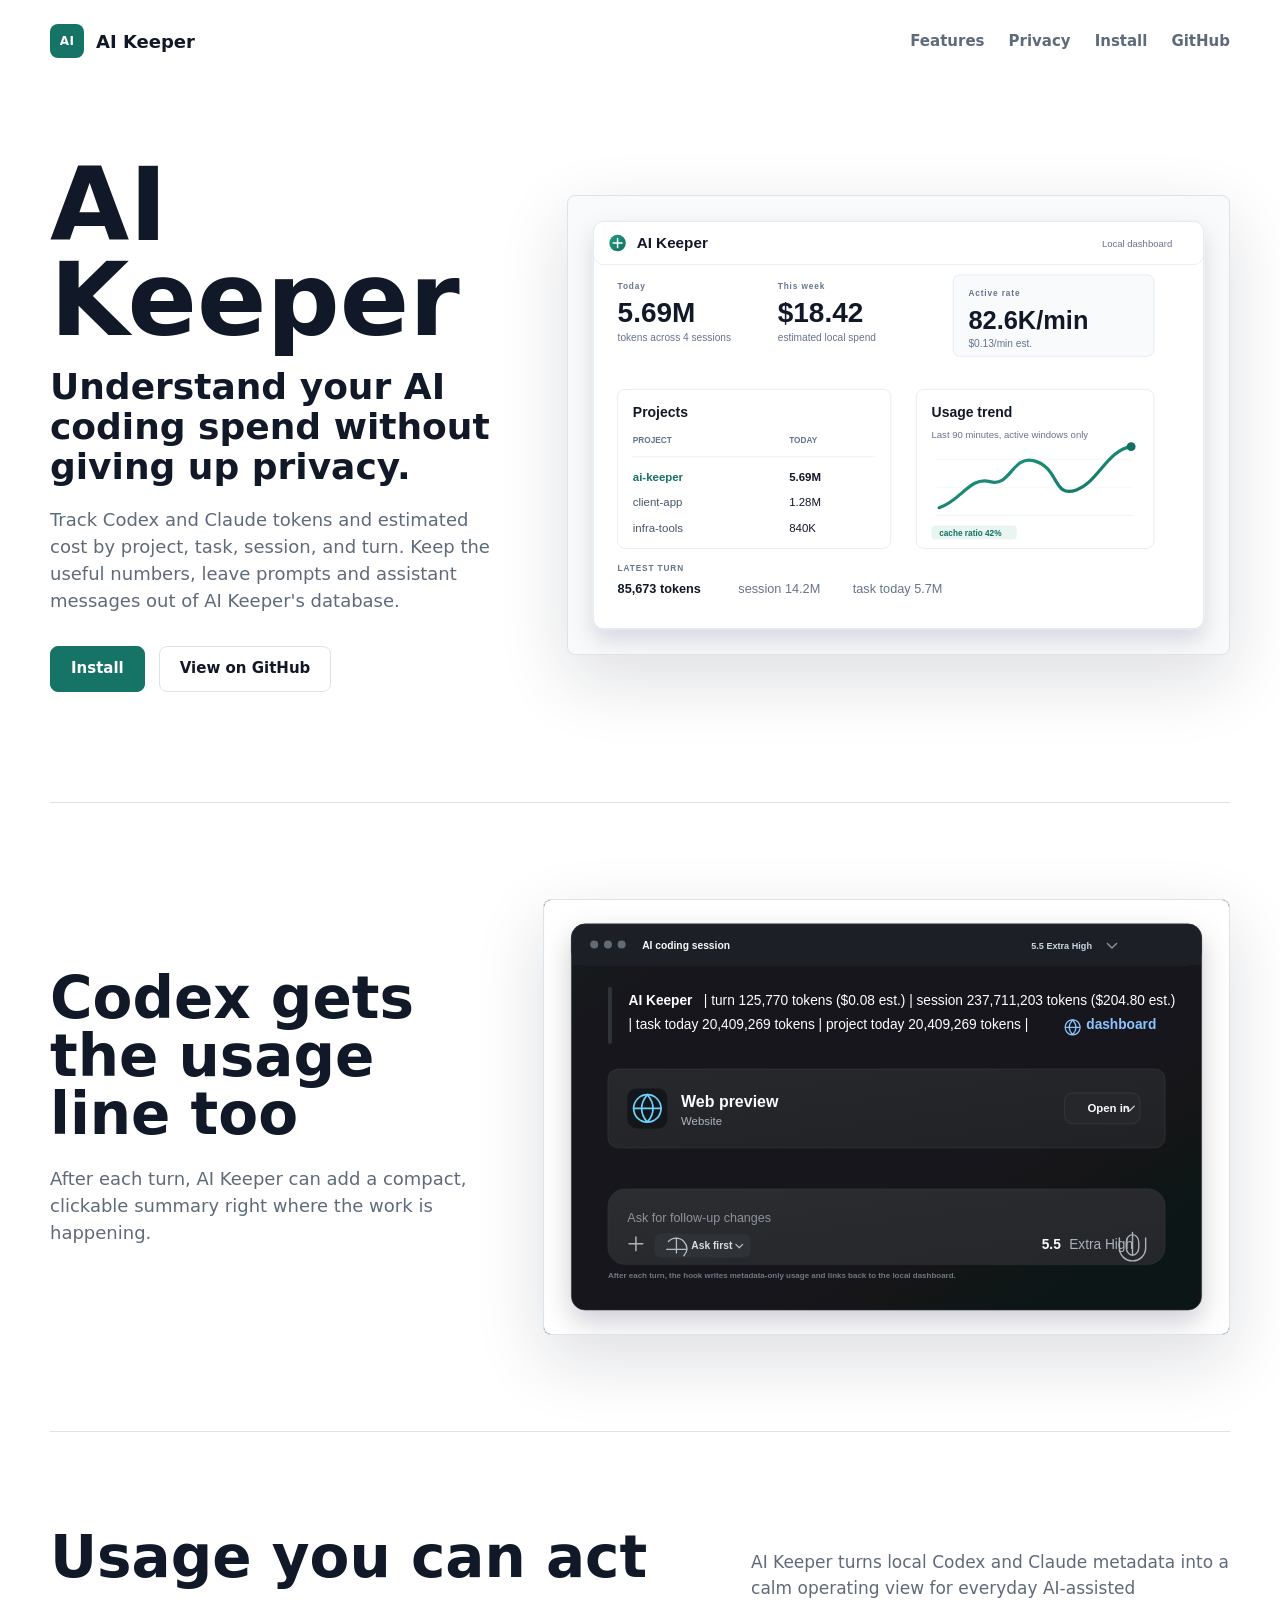
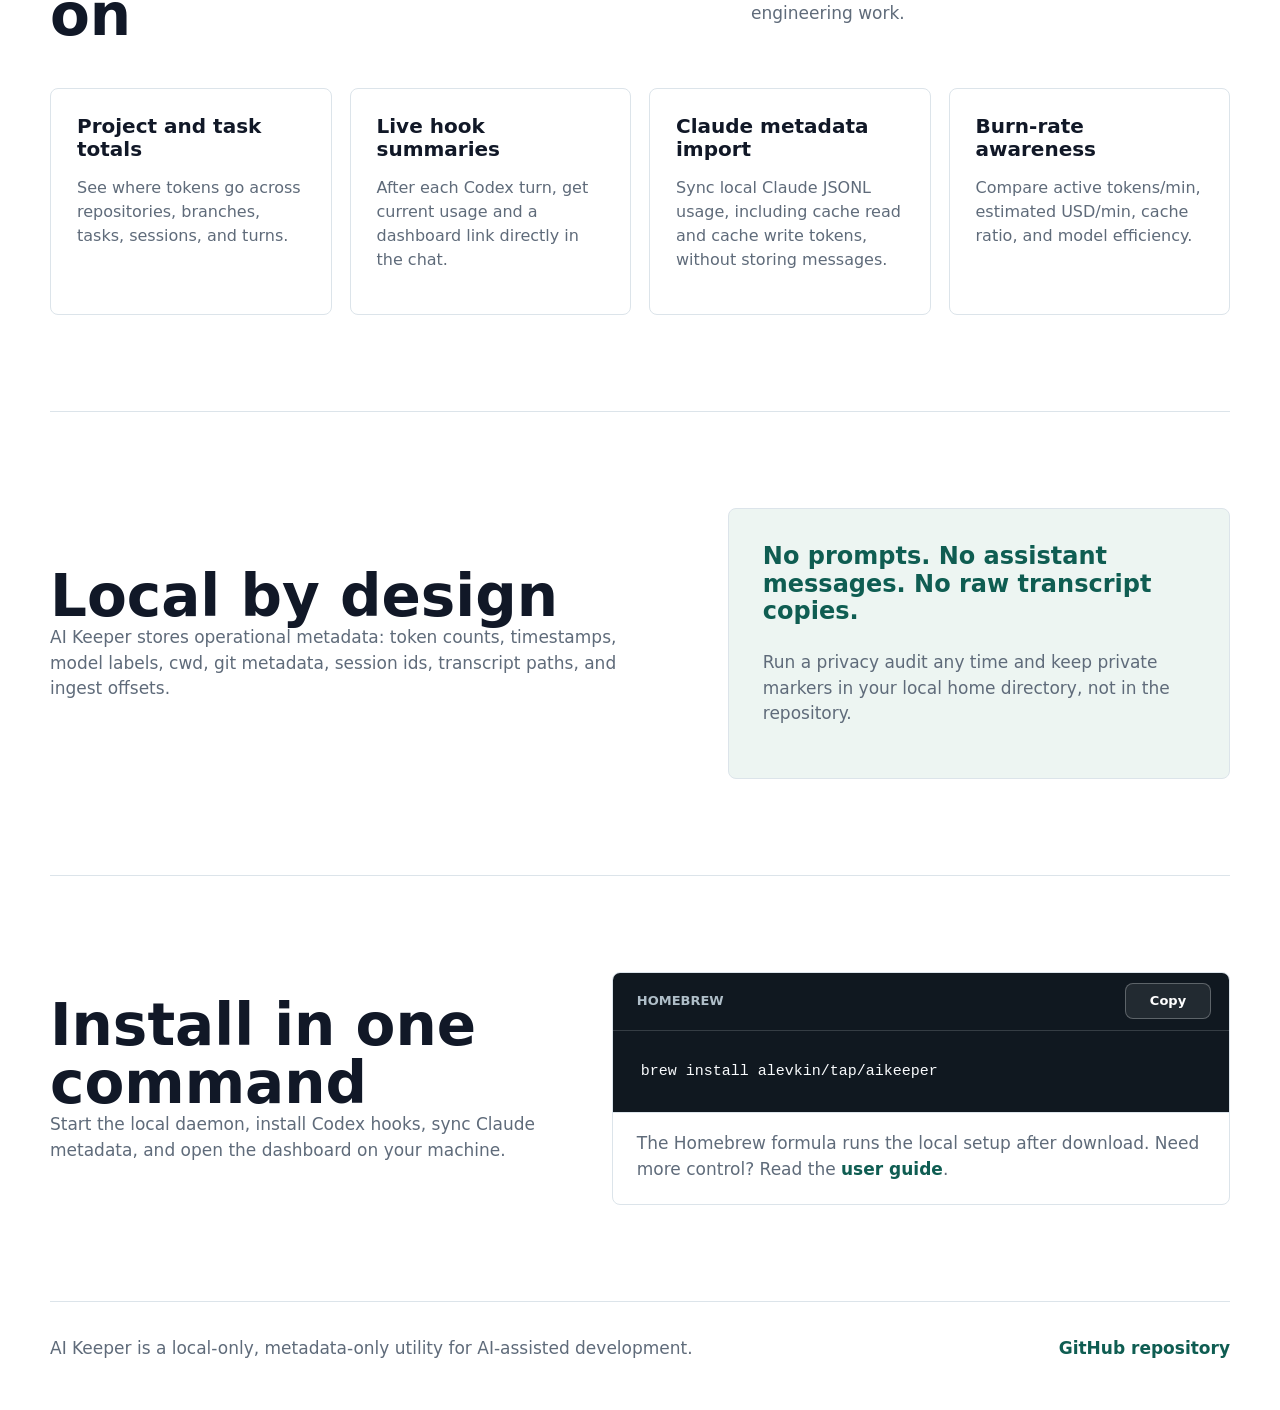
==== docs/index.html @ 6a1b15cc "feat: add Claude metadata ingestion" ====
<!doctype html>
<html lang="en">
  <head>
    <meta charset="utf-8">
    <meta name="viewport" content="width=device-width, initial-scale=1">
    <title>AI Keeper - Local AI Token Tracker</title>
    <meta
      name="description"
      content="AI Keeper is a local-only token and estimated cost dashboard for Codex and Claude projects, tasks, sessions, and turns."
    >
    <meta property="og:title" content="AI Keeper">
    <meta
      property="og:description"
      content="Understand your AI coding spend without giving up privacy."
    >
    <meta property="og:type" content="website">
    <link
      rel="icon"
      href="data:image/svg+xml,%3Csvg xmlns='http://www.w3.org/2000/svg' viewBox='0 0 64 64'%3E%3Crect width='64' height='64' rx='14' fill='%23157465'/%3E%3Ctext x='32' y='39' text-anchor='middle' font-family='Arial,sans-serif' font-size='23' font-weight='700' fill='white'%3EAI%3C/text%3E%3C/svg%3E"
    >
    <link rel="stylesheet" href="styles.css?v=20260617-hook-preview">
  </head>
  <body>
    <header class="site-header">
      <a class="brand" href="#">
        <span class="brand-mark" aria-hidden="true">AI</span>
        <span>AI Keeper</span>
      </a>
      <nav aria-label="Primary navigation">
        <a href="#features">Features</a>
        <a href="#privacy">Privacy</a>
        <a href="#install">Install</a>
        <a href="https://github.com/alevkin/ai-keeper">GitHub</a>
      </nav>
    </header>

    <main>
      <section class="hero">
        <div class="hero-copy">
          <h1>AI Keeper</h1>
          <p class="hero-lede">
            Understand your AI coding spend without giving up privacy.
          </p>
          <p>
            Track Codex and Claude tokens and estimated cost by project, task,
            session, and turn. Keep the useful numbers, leave prompts and
            assistant messages out of AI Keeper's database.
          </p>
          <div class="hero-actions" aria-label="Primary actions">
            <a class="button primary" href="#install">Install</a>
            <a class="button secondary" href="https://github.com/alevkin/ai-keeper">View on GitHub</a>
          </div>
        </div>
        <figure class="product-frame">
          <img src="assets/dashboard-preview.svg" alt="AI Keeper dashboard preview">
        </figure>
      </section>

      <section id="codex-hook" class="section hook-preview">
        <div class="hook-copy">
          <h2>Codex gets the usage line too</h2>
          <p>
            After each turn, AI Keeper can add a compact, clickable summary
            right where the work is happening.
          </p>
        </div>
        <figure class="hook-figure">
          <img
            src="assets/codex-hook-preview.svg"
            alt="AI Keeper Codex hook summary preview with a dashboard link and web preview card"
          >
          <figcaption class="visually-hidden">
            AI Keeper | turn 125,770 tokens ($0.08 est.) | session 237,711,203 tokens ($204.80 est.) | task today 20,409,269 tokens | project today 20,409,269 tokens | dashboard
          </figcaption>
        </figure>
      </section>

      <section id="features" class="section">
        <div class="section-heading">
          <h2>Usage you can act on</h2>
          <p>
            AI Keeper turns local Codex and Claude metadata into a calm
            operating view for everyday AI-assisted engineering work.
          </p>
        </div>
        <div class="feature-grid">
          <article>
            <h3>Project and task totals</h3>
            <p>See where tokens go across repositories, branches, tasks, sessions, and turns.</p>
          </article>
          <article>
            <h3>Live hook summaries</h3>
            <p>After each Codex turn, get current usage and a dashboard link directly in the chat.</p>
          </article>
          <article>
            <h3>Claude metadata import</h3>
            <p>Sync local Claude JSONL usage, including cache read and cache write tokens, without storing messages.</p>
          </article>
          <article>
            <h3>Burn-rate awareness</h3>
            <p>Compare active tokens/min, estimated USD/min, cache ratio, and model efficiency.</p>
          </article>
        </div>
      </section>

      <section id="privacy" class="section split">
        <div>
          <h2>Local by design</h2>
          <p>
            AI Keeper stores operational metadata: token counts, timestamps,
            model labels, cwd, git metadata, session ids, transcript paths, and
            ingest offsets.
          </p>
        </div>
        <div class="privacy-panel">
          <p>No prompts. No assistant messages. No raw transcript copies.</p>
          <p>
            Run a privacy audit any time and keep private markers in your local
            home directory, not in the repository.
          </p>
        </div>
      </section>

      <section id="install" class="section install">
        <div>
          <h2>Install in one command</h2>
          <p>
            Start the local daemon, install Codex hooks, sync Claude metadata,
            and open the dashboard on your machine.
          </p>
        </div>
        <div class="command-card">
          <div class="command-bar">
            <span>Homebrew</span>
            <button
              class="copy-command"
              type="button"
              data-copy-command="brew install alevkin/tap/aikeeper"
              aria-label="Copy install command"
            >
              Copy
            </button>
          </div>
          <pre><code>brew install alevkin/tap/aikeeper</code></pre>
          <p class="install-note">
            The Homebrew formula runs the local setup after download. Need more
            control? Read the <a href="user-guide.md">user guide</a>.
          </p>
        </div>
      </section>
    </main>

    <footer class="site-footer">
      <p>AI Keeper is a local-only, metadata-only utility for AI-assisted development.</p>
      <a href="https://github.com/alevkin/ai-keeper">GitHub repository</a>
    </footer>
    <script>
      document.querySelectorAll("[data-copy-command]").forEach((button) => {
        button.addEventListener("click", async () => {
          const command = button.getAttribute("data-copy-command");
          const originalLabel = button.textContent;
          try {
            await navigator.clipboard.writeText(command);
            button.textContent = "Copied";
            window.setTimeout(() => {
              button.textContent = originalLabel;
            }, 1800);
          } catch {
            button.textContent = "Copy failed";
            window.setTimeout(() => {
              button.textContent = originalLabel;
            }, 1800);
          }
        });
      });
    </script>
  </body>
</html>
---- docs/styles.css ----
:root {
  color-scheme: light;
  --bg: #ffffff;
  --ink: #111827;
  --muted: #5f6b7a;
  --line: #dce4ea;
  --soft: #f7faf9;
  --soft-strong: #edf5f2;
  --accent: #157465;
  --accent-dark: #0f5d52;
  --shadow: 0 24px 70px rgba(15, 23, 42, 0.14);
}

* {
  box-sizing: border-box;
}

html {
  scroll-behavior: smooth;
}

body {
  margin: 0;
  background: var(--bg);
  color: var(--ink);
  font-family: Inter, ui-sans-serif, system-ui, -apple-system, BlinkMacSystemFont, "Segoe UI", sans-serif;
  line-height: 1.5;
  overflow-x: hidden;
}

a {
  color: inherit;
  text-decoration: none;
}

.visually-hidden {
  position: absolute;
  width: 1px;
  height: 1px;
  padding: 0;
  margin: -1px;
  overflow: hidden;
  clip: rect(0, 0, 0, 0);
  white-space: nowrap;
  border: 0;
}

.site-header {
  display: flex;
  align-items: center;
  justify-content: space-between;
  gap: 28px;
  width: min(1180px, calc(100vw - 48px));
  margin: 0 auto;
  padding: 24px 0;
}

.brand {
  display: inline-flex;
  align-items: center;
  gap: 12px;
  font-weight: 760;
  font-size: 18px;
}

.brand-mark {
  display: inline-grid;
  place-items: center;
  width: 34px;
  height: 34px;
  border-radius: 8px;
  background: var(--accent);
  color: #ffffff;
  font-size: 12px;
  letter-spacing: 0.04em;
}

nav {
  display: flex;
  align-items: center;
  gap: 24px;
  color: var(--muted);
  font-size: 15px;
  font-weight: 600;
}

nav a:hover {
  color: var(--ink);
}

.hero {
  display: grid;
  grid-template-columns: minmax(0, 0.82fr) minmax(520px, 1.18fr);
  align-items: center;
  gap: 56px;
  width: min(1180px, calc(100vw - 48px));
  min-height: 720px;
  margin: 0 auto;
  padding: 36px 0 70px;
}

.hero-copy {
  min-width: 0;
  max-width: 560px;
}

h1,
h2,
h3,
p {
  margin-top: 0;
}

h1 {
  margin-bottom: 20px;
  font-size: clamp(56px, 8vw, 104px);
  line-height: 0.92;
  letter-spacing: 0;
}

.hero-lede {
  margin-bottom: 18px;
  color: var(--ink);
  font-size: clamp(24px, 3vw, 36px);
  line-height: 1.12;
  font-weight: 720;
}

.hero-copy p:not(.hero-lede) {
  max-width: 500px;
  color: var(--muted);
  font-size: 18px;
}

.hero-actions {
  display: flex;
  flex-wrap: wrap;
  gap: 14px;
  margin-top: 32px;
}

.button {
  display: inline-flex;
  align-items: center;
  justify-content: center;
  min-height: 46px;
  padding: 0 20px;
  border-radius: 8px;
  border: 1px solid var(--line);
  font-weight: 720;
  font-size: 15px;
}

.button.primary {
  border-color: var(--accent);
  background: var(--accent);
  color: #ffffff;
}

.button.primary:hover {
  background: var(--accent-dark);
}

.button.secondary:hover {
  border-color: #b7c6d0;
}

.product-frame {
  min-width: 0;
  margin: 0;
  border: 1px solid var(--line);
  border-radius: 8px;
  background: var(--soft);
  box-shadow: var(--shadow);
  overflow: hidden;
}

.product-frame img {
  display: block;
  width: 100%;
  height: auto;
}

.section {
  width: min(1180px, calc(100vw - 48px));
  margin: 0 auto;
  padding: 96px 0;
  border-top: 1px solid var(--line);
}

.section-heading {
  display: grid;
  grid-template-columns: minmax(0, 0.75fr) minmax(320px, 0.55fr);
  gap: 48px;
  align-items: end;
  margin-bottom: 44px;
}

.hook-preview {
  display: grid;
  grid-template-columns: minmax(0, 0.64fr) minmax(520px, 1fr);
  gap: 54px;
  align-items: center;
}

.hook-copy p {
  max-width: 460px;
  margin-top: 22px;
  color: var(--muted);
  font-size: 18px;
}

.hook-figure {
  margin: 0;
  border: 1px solid var(--line);
  border-radius: 8px;
  background: #0e141a;
  box-shadow: var(--shadow);
  overflow: hidden;
}

.hook-figure img {
  display: block;
  width: 100%;
  height: auto;
}

h2 {
  margin-bottom: 0;
  font-size: clamp(34px, 5vw, 58px);
  line-height: 1;
  letter-spacing: 0;
}

.section-heading p,
.split p,
.install p,
.site-footer {
  color: var(--muted);
  font-size: 17px;
}

.feature-grid {
  display: grid;
  grid-template-columns: repeat(4, minmax(0, 1fr));
  gap: 18px;
}

.feature-grid article,
.privacy-panel,
.command-card {
  min-width: 0;
  border: 1px solid var(--line);
  border-radius: 8px;
  background: #ffffff;
}

.feature-grid article {
  min-height: 190px;
  padding: 26px;
}

h3 {
  margin-bottom: 14px;
  font-size: 20px;
  line-height: 1.18;
}

.feature-grid p {
  color: var(--muted);
}

.split {
  display: grid;
  grid-template-columns: minmax(0, 0.88fr) minmax(360px, 0.72fr);
  gap: 64px;
  align-items: center;
}

.privacy-panel {
  padding: 34px;
  background: var(--soft-strong);
}

.privacy-panel p:first-child {
  color: var(--accent-dark);
  font-size: 24px;
  line-height: 1.16;
  font-weight: 760;
}

.install {
  display: grid;
  grid-template-columns: minmax(0, 0.72fr) minmax(420px, 0.88fr);
  gap: 56px;
  align-items: center;
}

.command-card {
  overflow: hidden;
}

.command-bar {
  display: flex;
  align-items: center;
  justify-content: space-between;
  gap: 16px;
  min-height: 58px;
  padding: 0 18px 0 24px;
  border-bottom: 1px solid rgba(220, 228, 234, 0.18);
  background: #101820;
  color: #afbec8;
  font-size: 13px;
  font-weight: 720;
  text-transform: uppercase;
}

.copy-command {
  min-width: 86px;
  min-height: 36px;
  padding: 0 14px;
  border: 1px solid rgba(248, 250, 252, 0.28);
  border-radius: 8px;
  background: rgba(248, 250, 252, 0.08);
  color: #ffffff;
  font: inherit;
  text-transform: none;
  cursor: pointer;
}

.copy-command:hover {
  border-color: rgba(248, 250, 252, 0.52);
  background: rgba(248, 250, 252, 0.14);
}

pre {
  margin: 0;
  padding: 28px;
  overflow-x: auto;
  background: #101820;
  color: #f8fafc;
}

.install-note {
  margin: 0;
  padding: 18px 24px 22px;
  border-top: 1px solid var(--line);
  color: var(--muted);
  font-size: 15px;
}

.install-note a {
  color: var(--accent-dark);
  font-weight: 720;
}

code {
  font-family: "SFMono-Regular", Consolas, "Liberation Mono", monospace;
  font-size: 15px;
  line-height: 1.7;
}

.site-footer {
  display: flex;
  justify-content: space-between;
  gap: 24px;
  width: min(1180px, calc(100vw - 48px));
  margin: 0 auto;
  padding: 34px 0 48px;
  border-top: 1px solid var(--line);
}

.site-footer p {
  margin-bottom: 0;
}

.site-footer a {
  color: var(--accent-dark);
  font-weight: 720;
}

@media (max-width: 940px) {
  .hero,
  .section-heading,
  .hook-preview,
  .split,
  .install {
    grid-template-columns: 1fr;
  }

  .hero {
    min-height: auto;
    padding-top: 42px;
  }

  .feature-grid {
    grid-template-columns: repeat(2, minmax(0, 1fr));
  }
}

@media (max-width: 760px) {
  .site-header,
  .site-footer {
    align-items: flex-start;
    flex-direction: column;
  }

  nav {
    flex-wrap: wrap;
    gap: 14px 18px;
  }

  .hero,
  .section {
    width: calc(100vw - 32px);
    max-width: 1180px;
  }

  .hero > *,
  .section > *,
  .section-heading > *,
  .hook-preview > *,
  .split > *,
  .install > * {
    min-width: 0;
  }

  h1 {
    font-size: 54px;
    line-height: 0.96;
  }

  h2 {
    font-size: 38px;
    line-height: 1.04;
  }

  .hero-lede {
    font-size: 23px;
    line-height: 1.18;
  }

  .hero-copy,
  .hero-copy p:not(.hero-lede),
  .hook-copy,
  .hook-copy p {
    max-width: 100%;
  }

  .hero {
    gap: 36px;
    padding-bottom: 64px;
  }

  .product-frame {
    margin-right: 0;
  }

  .feature-grid {
    grid-template-columns: 1fr;
  }

  .feature-grid article {
    min-height: 0;
  }

  .hook-preview {
    gap: 34px;
    padding-top: 72px;
    padding-bottom: 72px;
  }

  .hook-copy p {
    margin-top: 16px;
  }

  .hook-figure {
    margin-right: 0;
  }

  pre {
    padding: 22px;
  }

  .command-bar {
    padding-left: 18px;
  }

  .copy-command {
    min-width: 82px;
  }
}
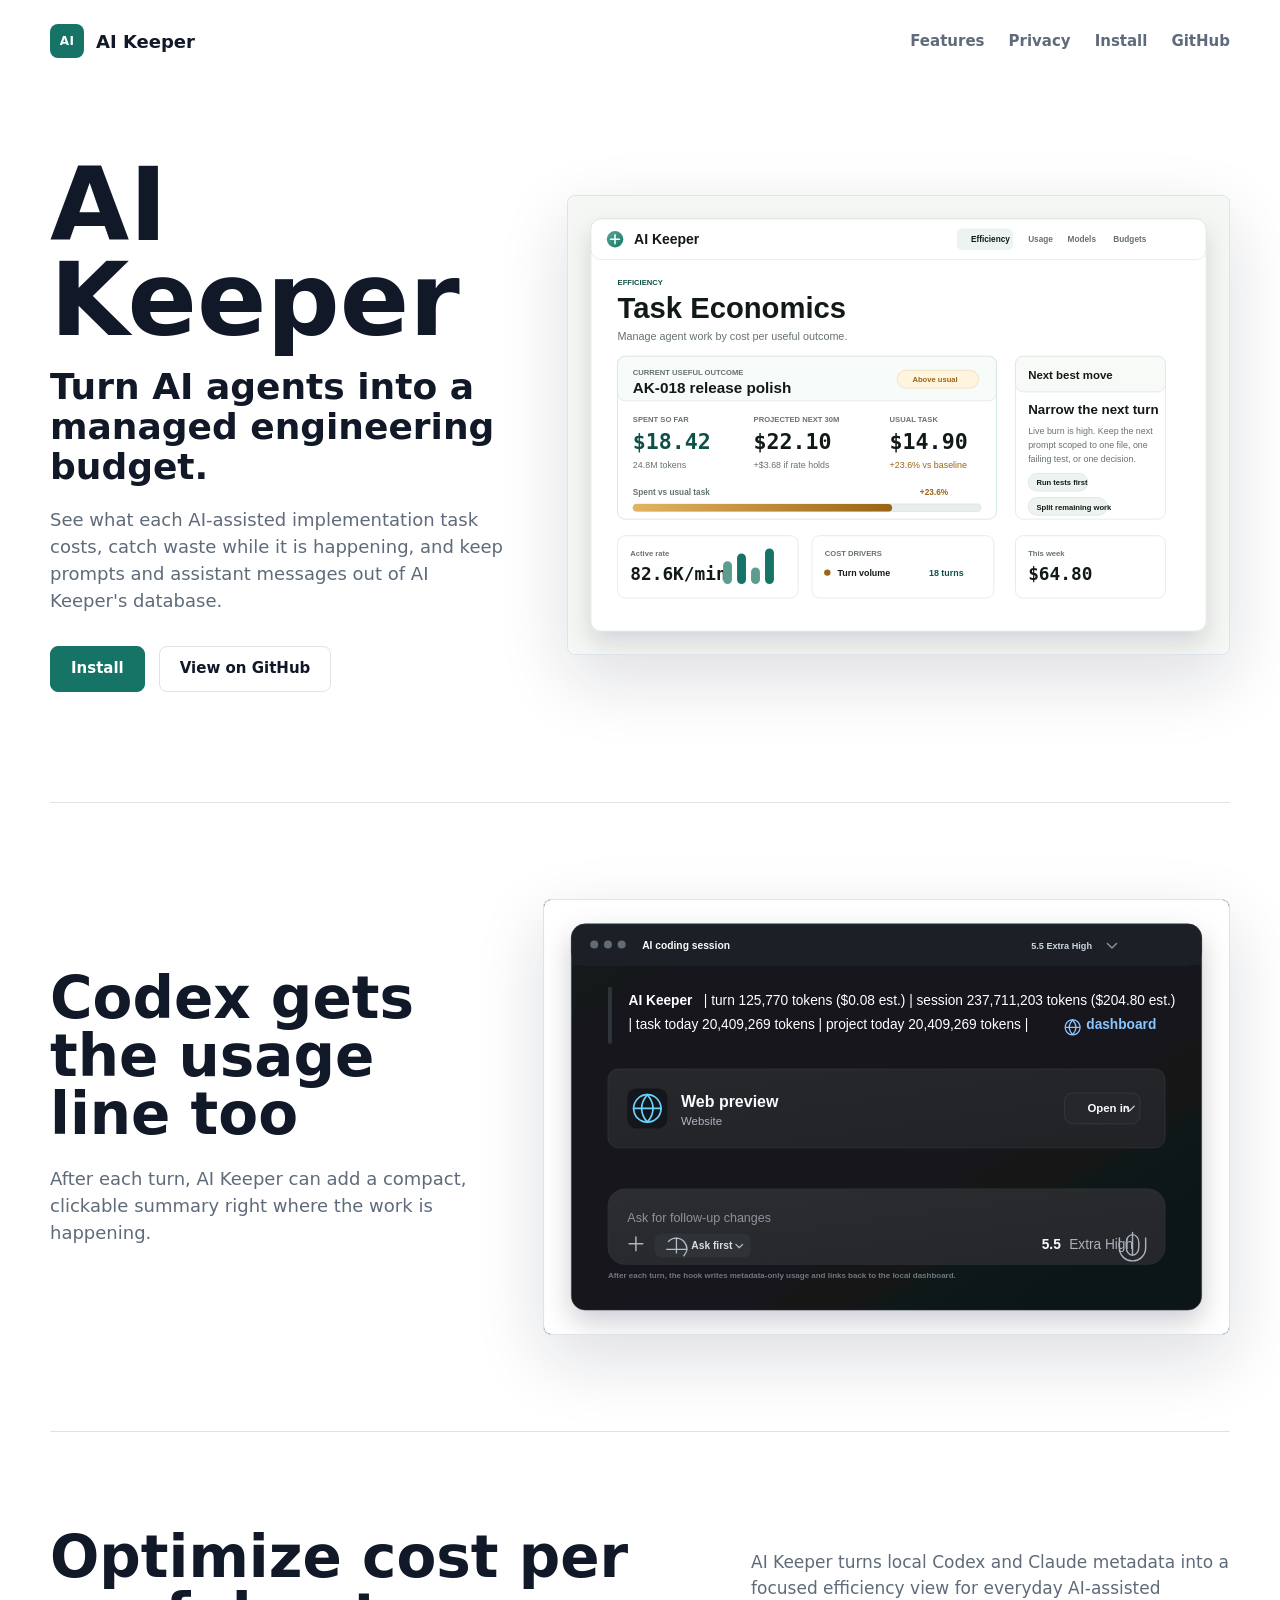
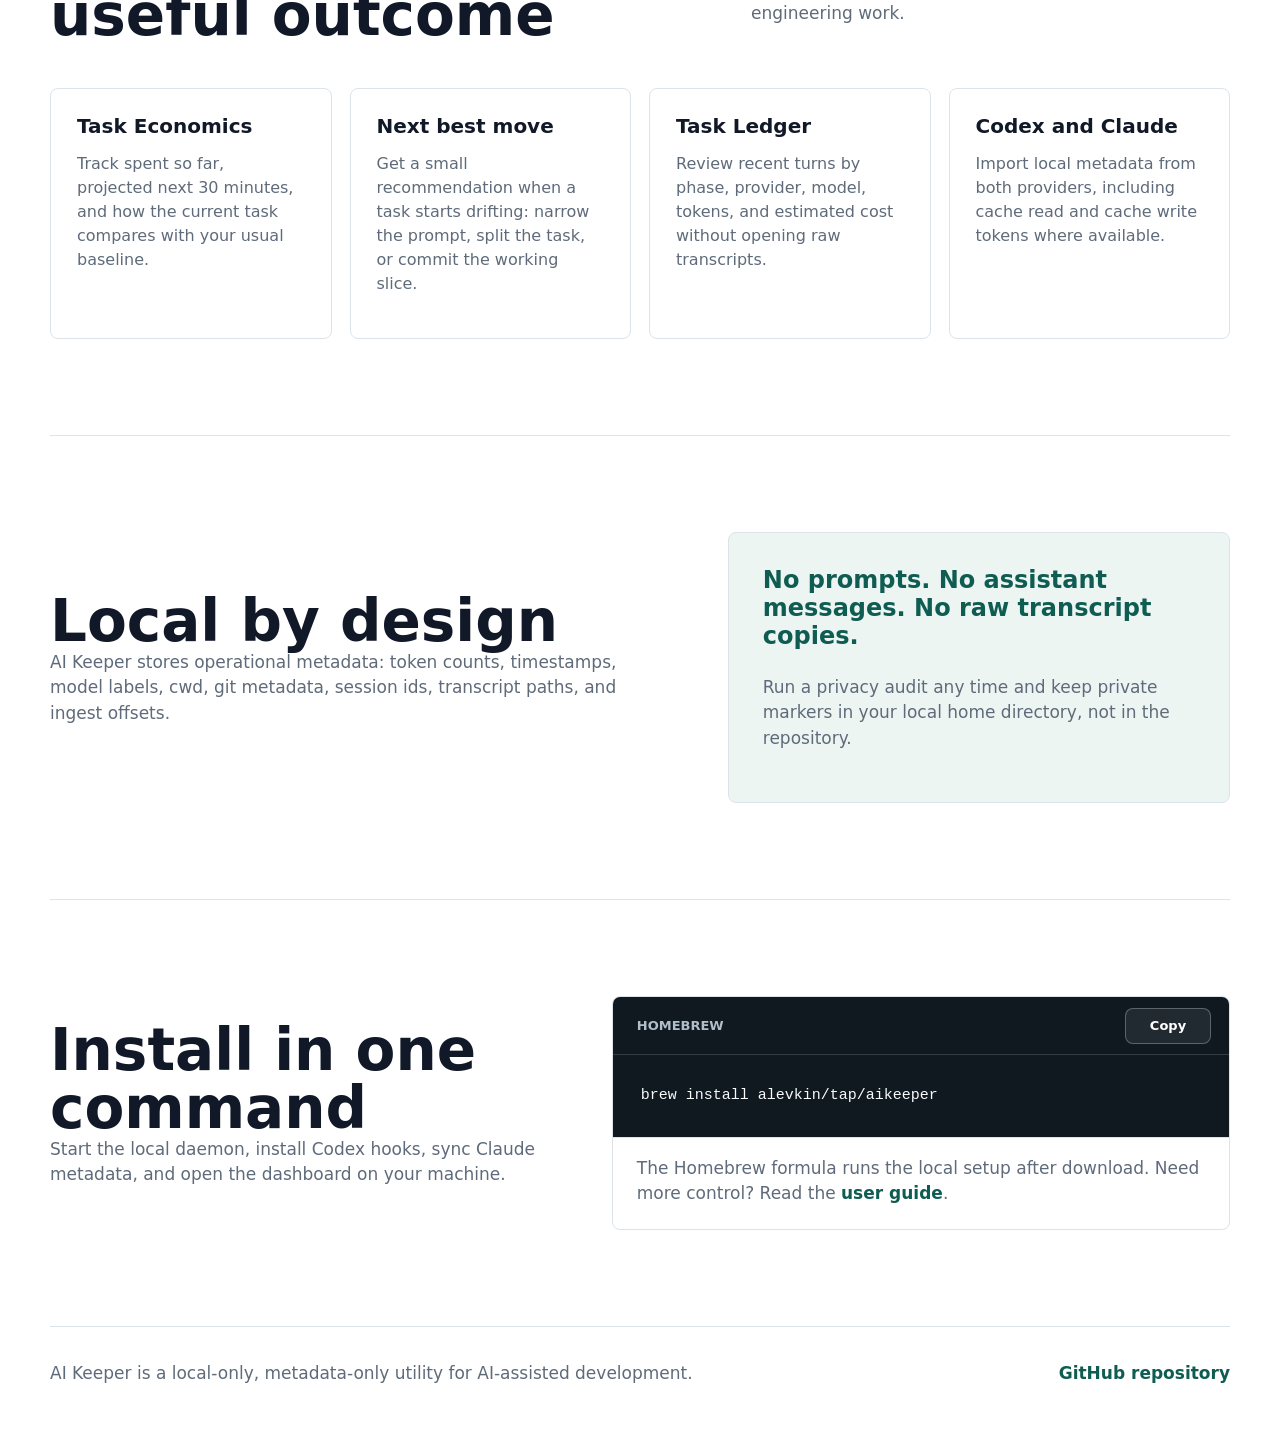
==== commit 74f01bc2: "feat: add task economics efficiency dashboard" ====
--- a/docs/index.html
+++ b/docs/index.html
@@ -3,22 +3,22 @@
   <head>
     <meta charset="utf-8">
     <meta name="viewport" content="width=device-width, initial-scale=1">
-    <title>AI Keeper - Local AI Token Tracker</title>
+    <title>AI Keeper - AI Task Economics</title>
     <meta
       name="description"
-      content="AI Keeper is a local-only token and estimated cost dashboard for Codex and Claude projects, tasks, sessions, and turns."
+      content="AI Keeper is a local-only task economics dashboard for Codex and Claude, helping developers manage AI implementation cost per useful outcome."
     >
     <meta property="og:title" content="AI Keeper">
     <meta
       property="og:description"
-      content="Understand your AI coding spend without giving up privacy."
+      content="Turn AI agents from an open-ended burn rate into a managed engineering budget."
     >
     <meta property="og:type" content="website">
     <link
       rel="icon"
       href="data:image/svg+xml,%3Csvg xmlns='http://www.w3.org/2000/svg' viewBox='0 0 64 64'%3E%3Crect width='64' height='64' rx='14' fill='%23157465'/%3E%3Ctext x='32' y='39' text-anchor='middle' font-family='Arial,sans-serif' font-size='23' font-weight='700' fill='white'%3EAI%3C/text%3E%3C/svg%3E"
     >
-    <link rel="stylesheet" href="styles.css?v=20260617-hook-preview">
+    <link rel="stylesheet" href="styles.css?v=20260618-task-economics">
   </head>
   <body>
     <header class="site-header">
@@ -39,12 +39,12 @@
         <div class="hero-copy">
           <h1>AI Keeper</h1>
           <p class="hero-lede">
-            Understand your AI coding spend without giving up privacy.
+            Turn AI agents into a managed engineering budget.
           </p>
           <p>
-            Track Codex and Claude tokens and estimated cost by project, task,
-            session, and turn. Keep the useful numbers, leave prompts and
-            assistant messages out of AI Keeper's database.
+            See what each AI-assisted implementation task costs, catch waste
+            while it is happening, and keep prompts and assistant messages out
+            of AI Keeper's database.
           </p>
           <div class="hero-actions" aria-label="Primary actions">
             <a class="button primary" href="#install">Install</a>
@@ -52,7 +52,7 @@
           </div>
         </div>
         <figure class="product-frame">
-          <img src="assets/dashboard-preview.svg" alt="AI Keeper dashboard preview">
+          <img src="assets/dashboard-preview.svg?v=20260618-task-economics" alt="AI Keeper dashboard preview">
         </figure>
       </section>
 
@@ -77,28 +77,28 @@
 
       <section id="features" class="section">
         <div class="section-heading">
-          <h2>Usage you can act on</h2>
+          <h2>Optimize cost per useful outcome</h2>
           <p>
-            AI Keeper turns local Codex and Claude metadata into a calm
-            operating view for everyday AI-assisted engineering work.
+            AI Keeper turns local Codex and Claude metadata into a focused
+            efficiency view for everyday AI-assisted engineering work.
           </p>
         </div>
         <div class="feature-grid">
           <article>
-            <h3>Project and task totals</h3>
-            <p>See where tokens go across repositories, branches, tasks, sessions, and turns.</p>
+            <h3>Task Economics</h3>
+            <p>Track spent so far, projected next 30 minutes, and how the current task compares with your usual baseline.</p>
           </article>
           <article>
-            <h3>Live hook summaries</h3>
-            <p>After each Codex turn, get current usage and a dashboard link directly in the chat.</p>
+            <h3>Next best move</h3>
+            <p>Get a small recommendation when a task starts drifting: narrow the prompt, split the task, or commit the working slice.</p>
           </article>
           <article>
-            <h3>Claude metadata import</h3>
-            <p>Sync local Claude JSONL usage, including cache read and cache write tokens, without storing messages.</p>
+            <h3>Task Ledger</h3>
+            <p>Review recent turns by phase, provider, model, tokens, and estimated cost without opening raw transcripts.</p>
           </article>
           <article>
-            <h3>Burn-rate awareness</h3>
-            <p>Compare active tokens/min, estimated USD/min, cache ratio, and model efficiency.</p>
+            <h3>Codex and Claude</h3>
+            <p>Import local metadata from both providers, including cache read and cache write tokens where available.</p>
           </article>
         </div>
       </section>
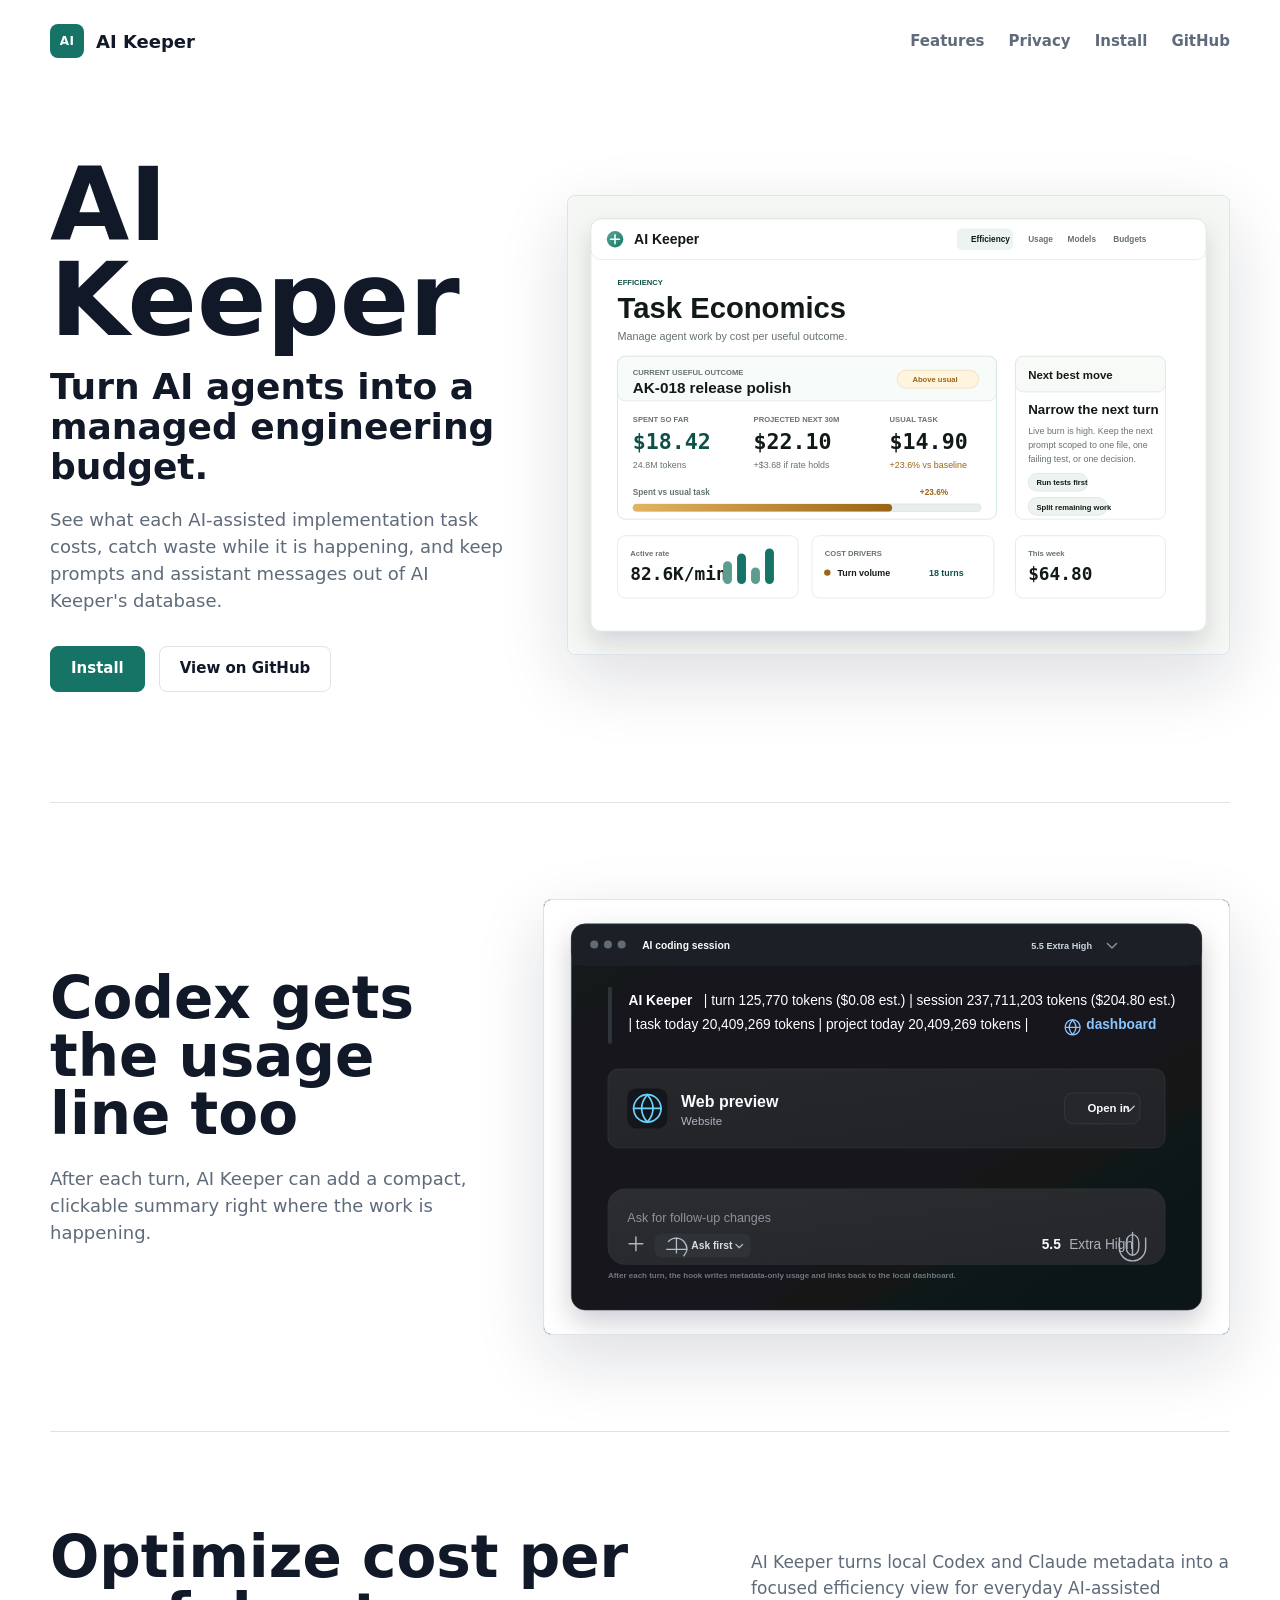
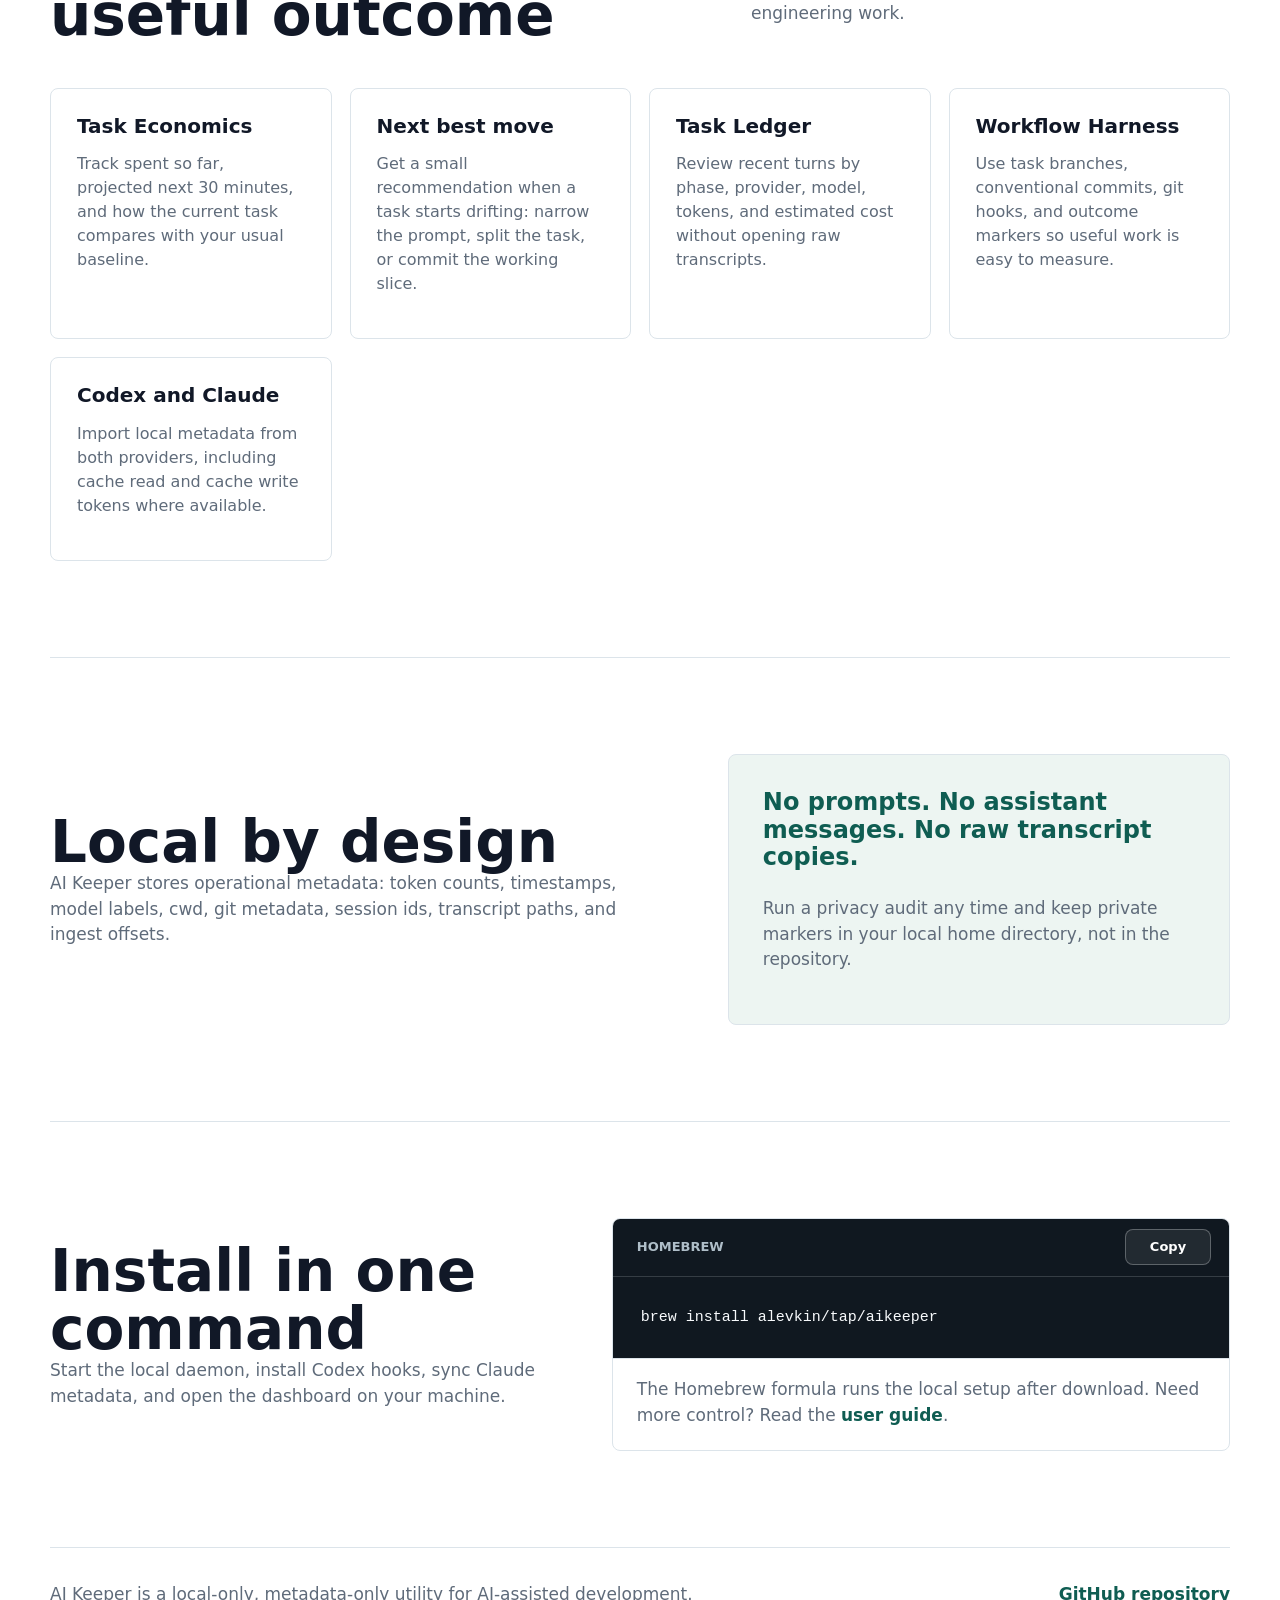
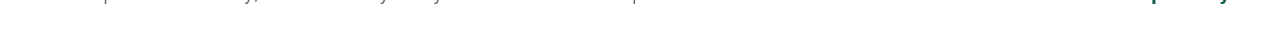
==== commit 41dd74b9: "feat: add workflow harness outcomes" ====
--- a/docs/index.html
+++ b/docs/index.html
@@ -97,6 +97,10 @@
             <p>Review recent turns by phase, provider, model, tokens, and estimated cost without opening raw transcripts.</p>
           </article>
           <article>
+            <h3>Workflow Harness</h3>
+            <p>Use task branches, conventional commits, git hooks, and outcome markers so useful work is easy to measure.</p>
+          </article>
+          <article>
             <h3>Codex and Claude</h3>
             <p>Import local metadata from both providers, including cache read and cache write tokens where available.</p>
           </article>
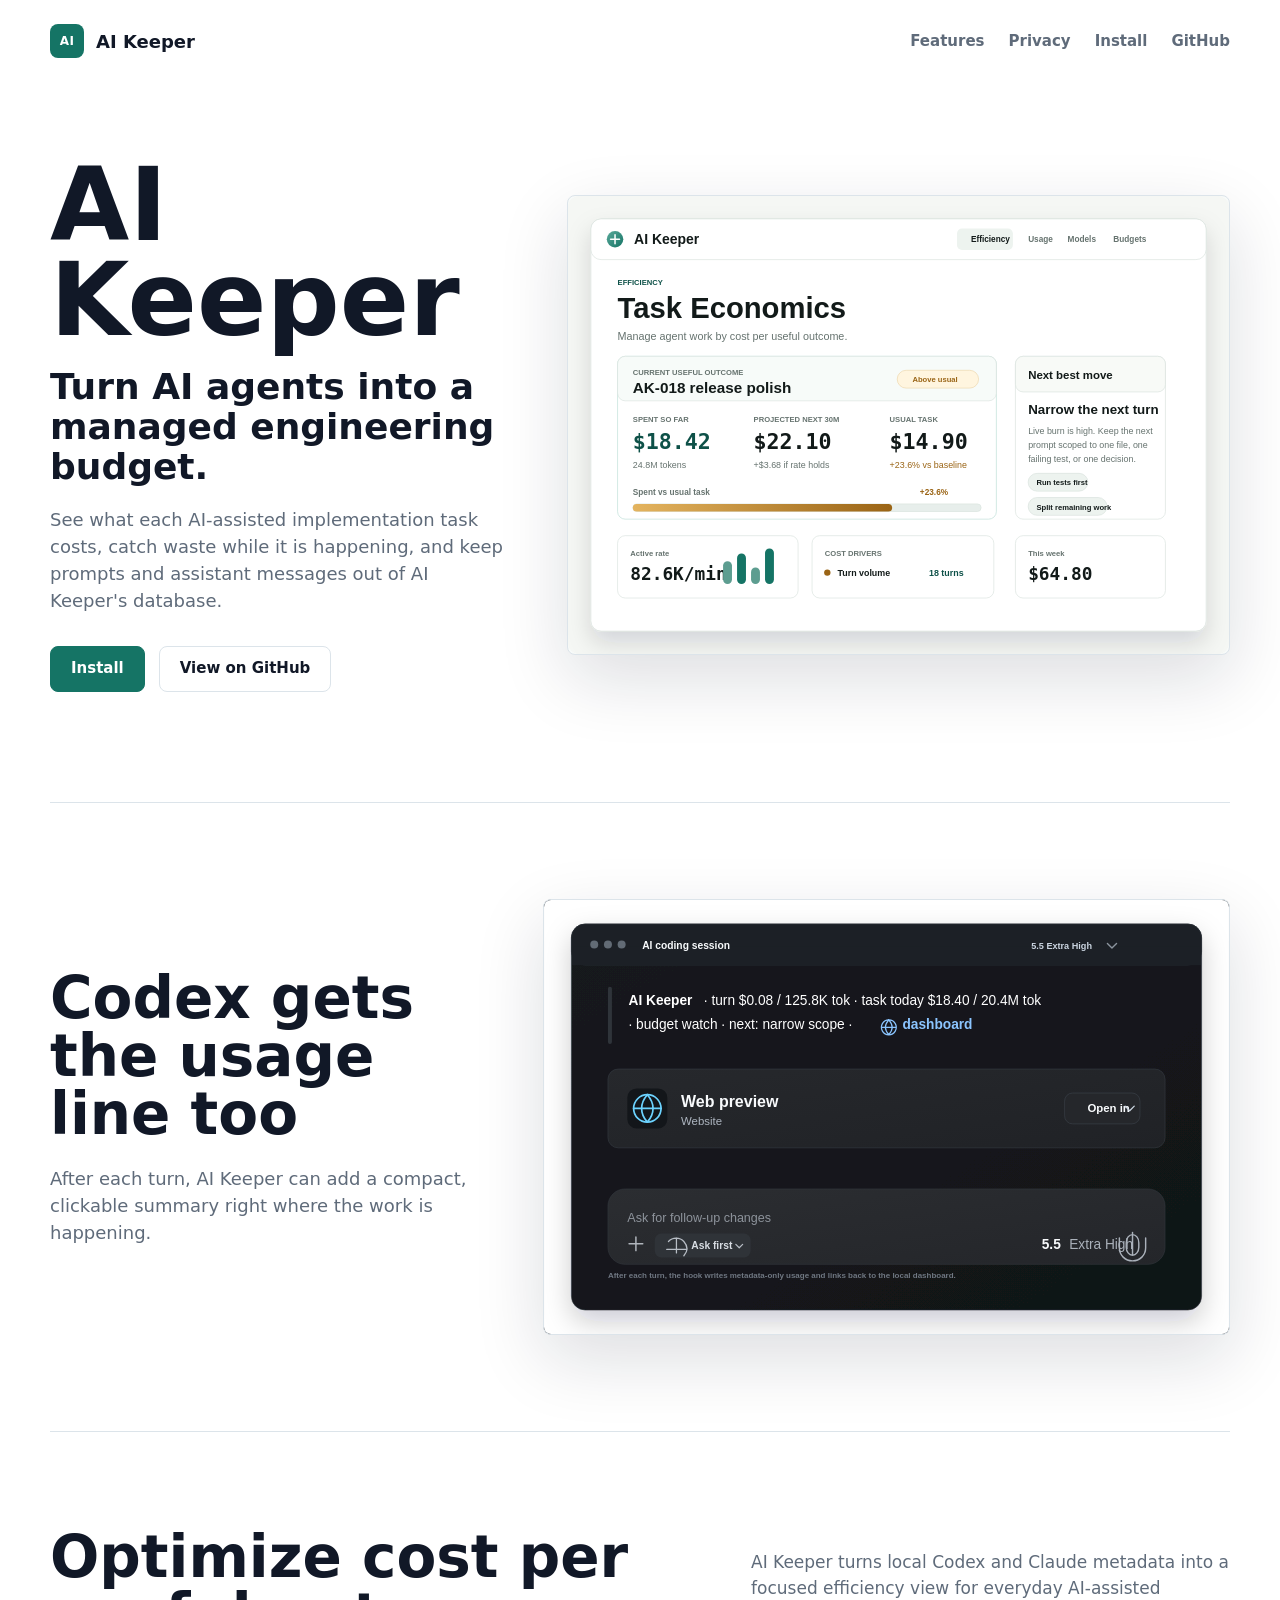
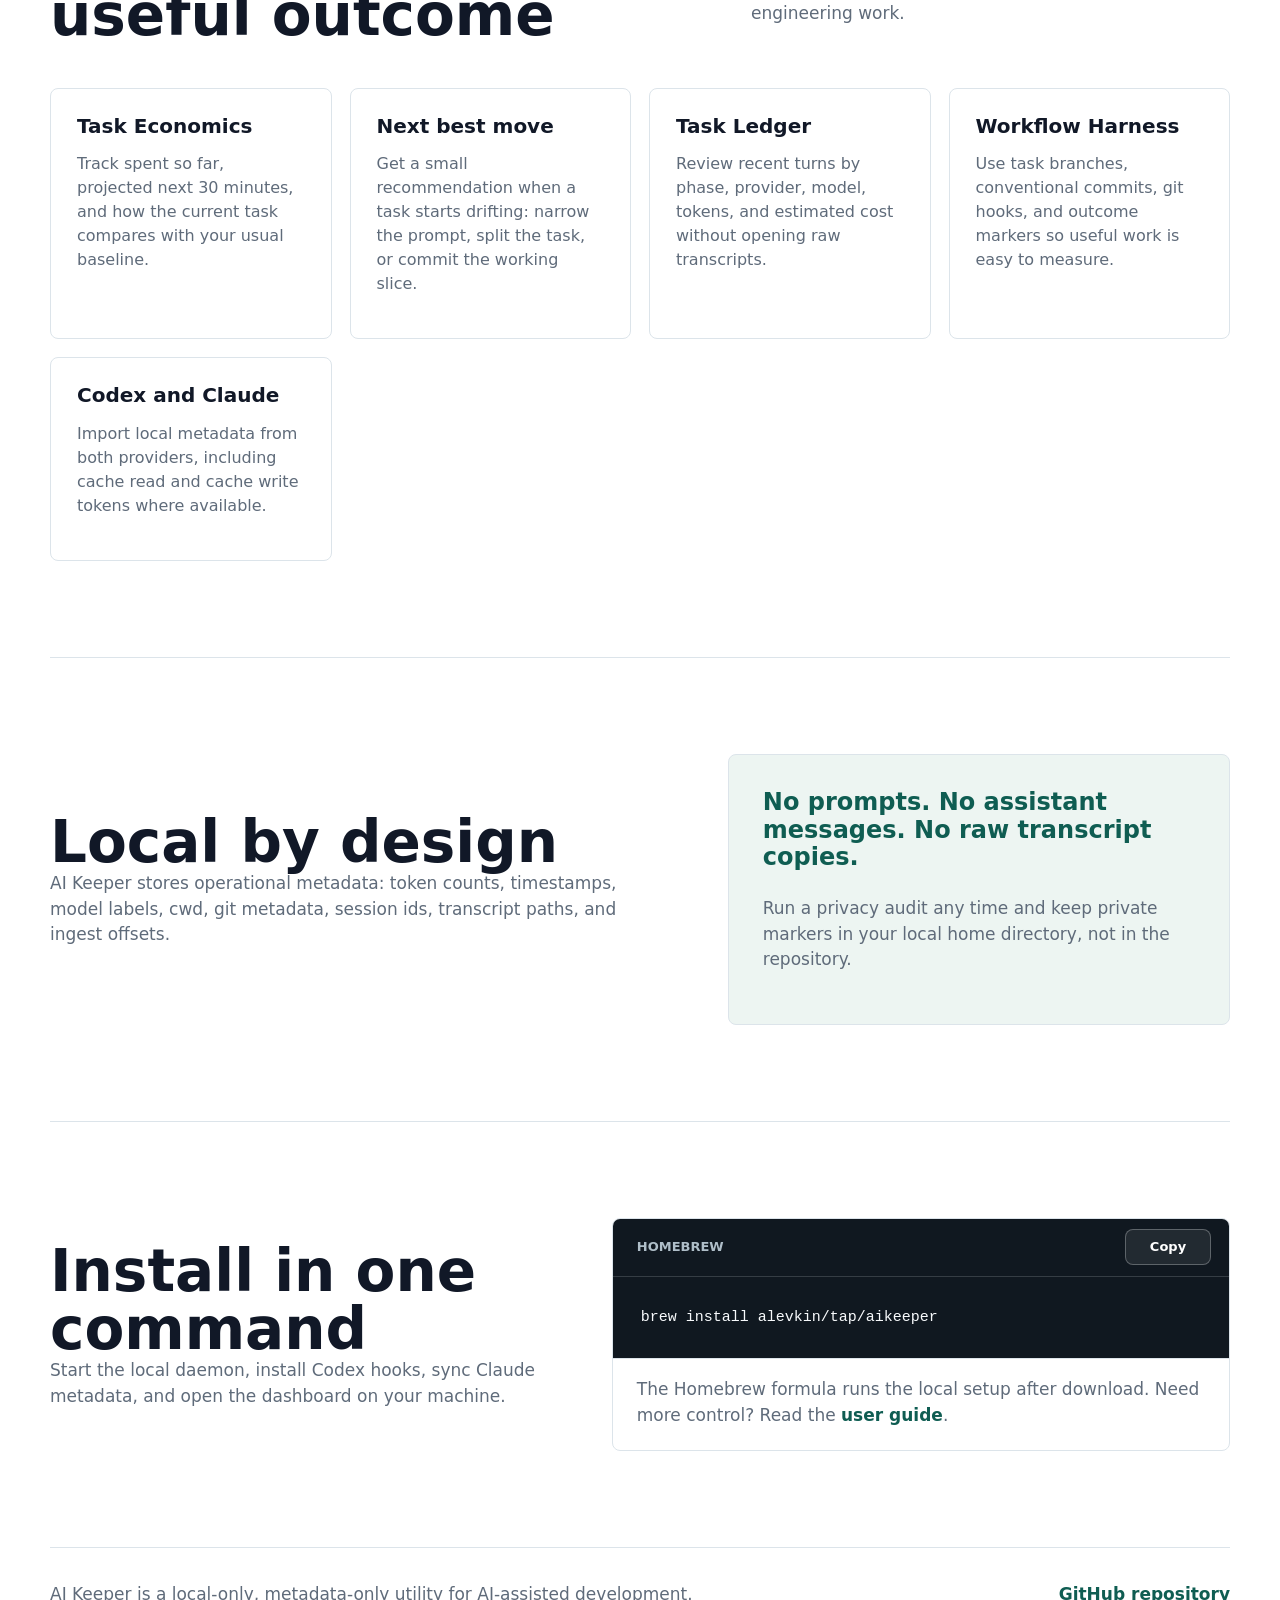
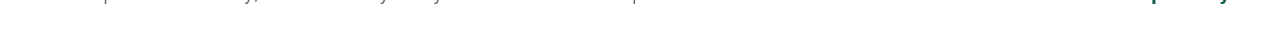
==== commit 27042d28: "feat: make hook summary action oriented" ====
--- a/docs/index.html
+++ b/docs/index.html
@@ -70,7 +70,7 @@
             alt="AI Keeper Codex hook summary preview with a dashboard link and web preview card"
           >
           <figcaption class="visually-hidden">
-            AI Keeper | turn 125,770 tokens ($0.08 est.) | session 237,711,203 tokens ($204.80 est.) | task today 20,409,269 tokens | project today 20,409,269 tokens | dashboard
+            AI Keeper · turn $0.08 / 125.8K tokens · task today $18.40 / 20.4M tokens · budget watch · next: narrow scope · dashboard
           </figcaption>
         </figure>
       </section>
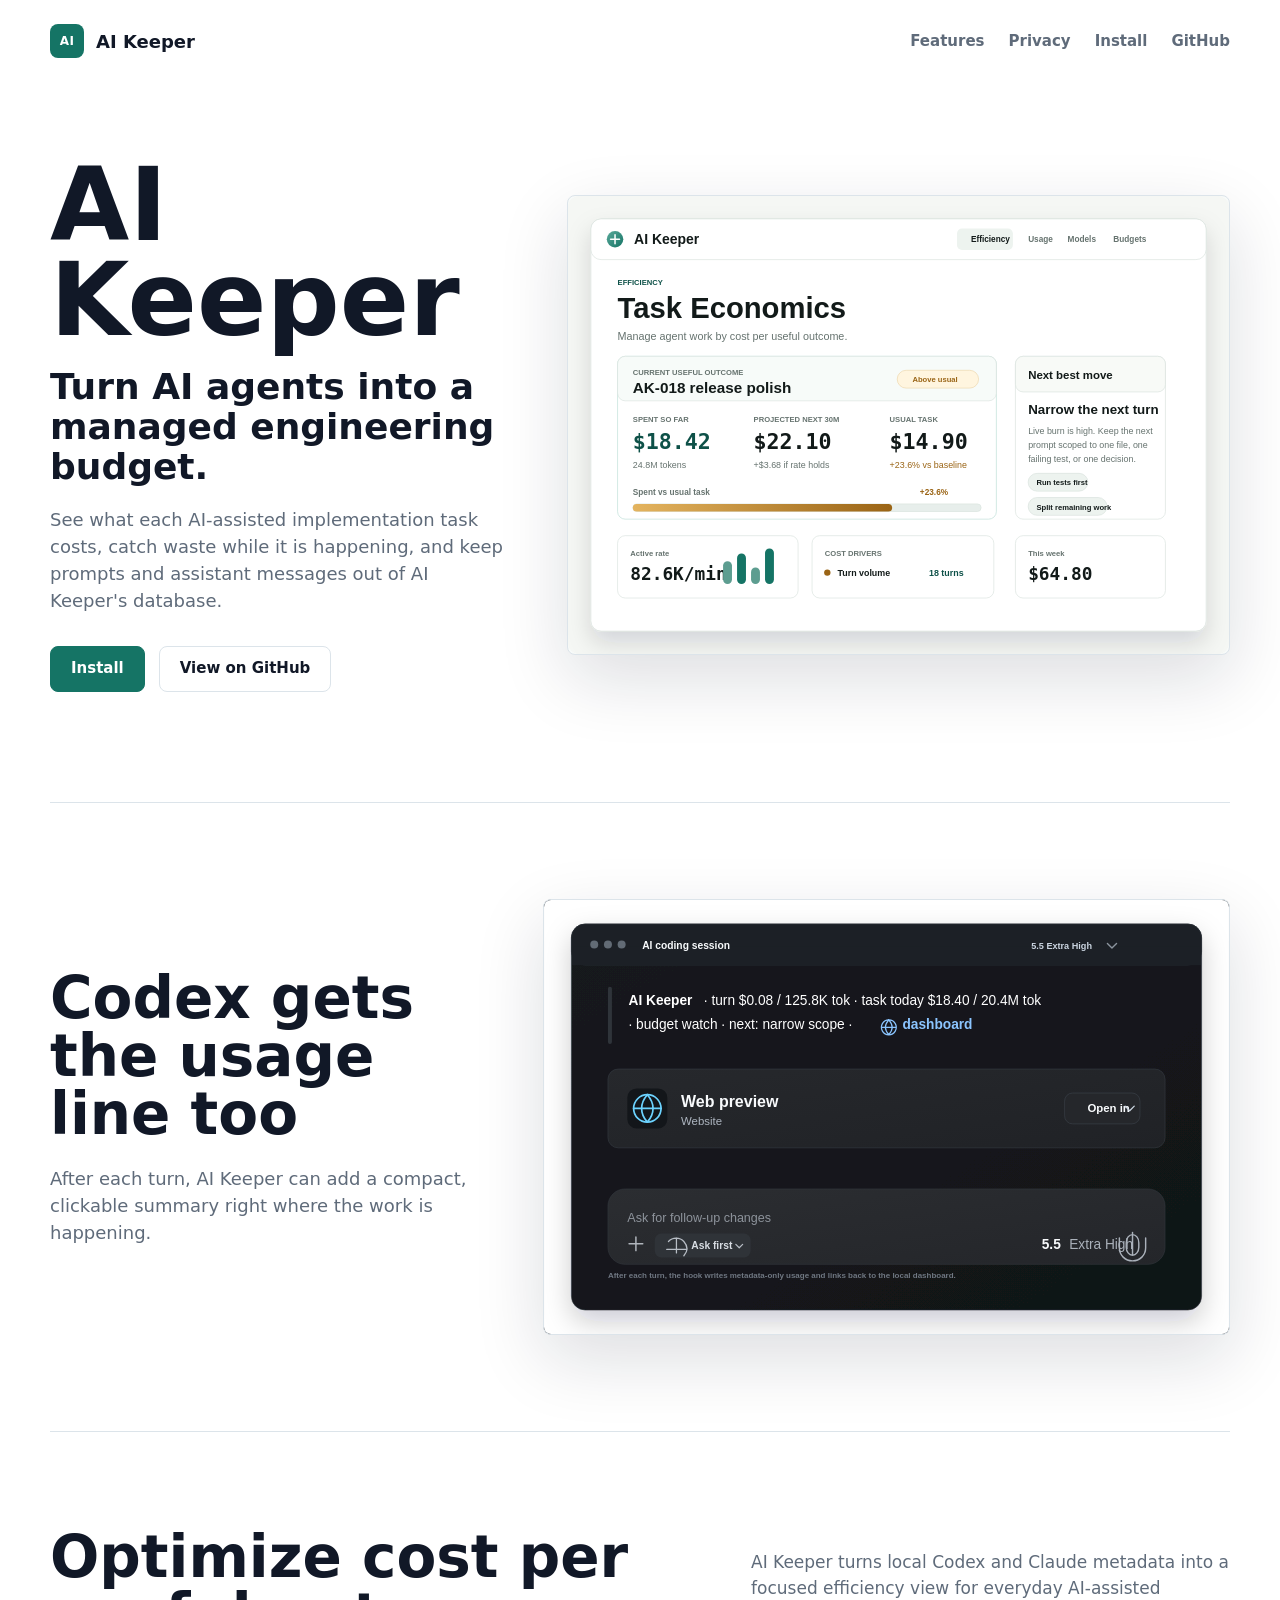
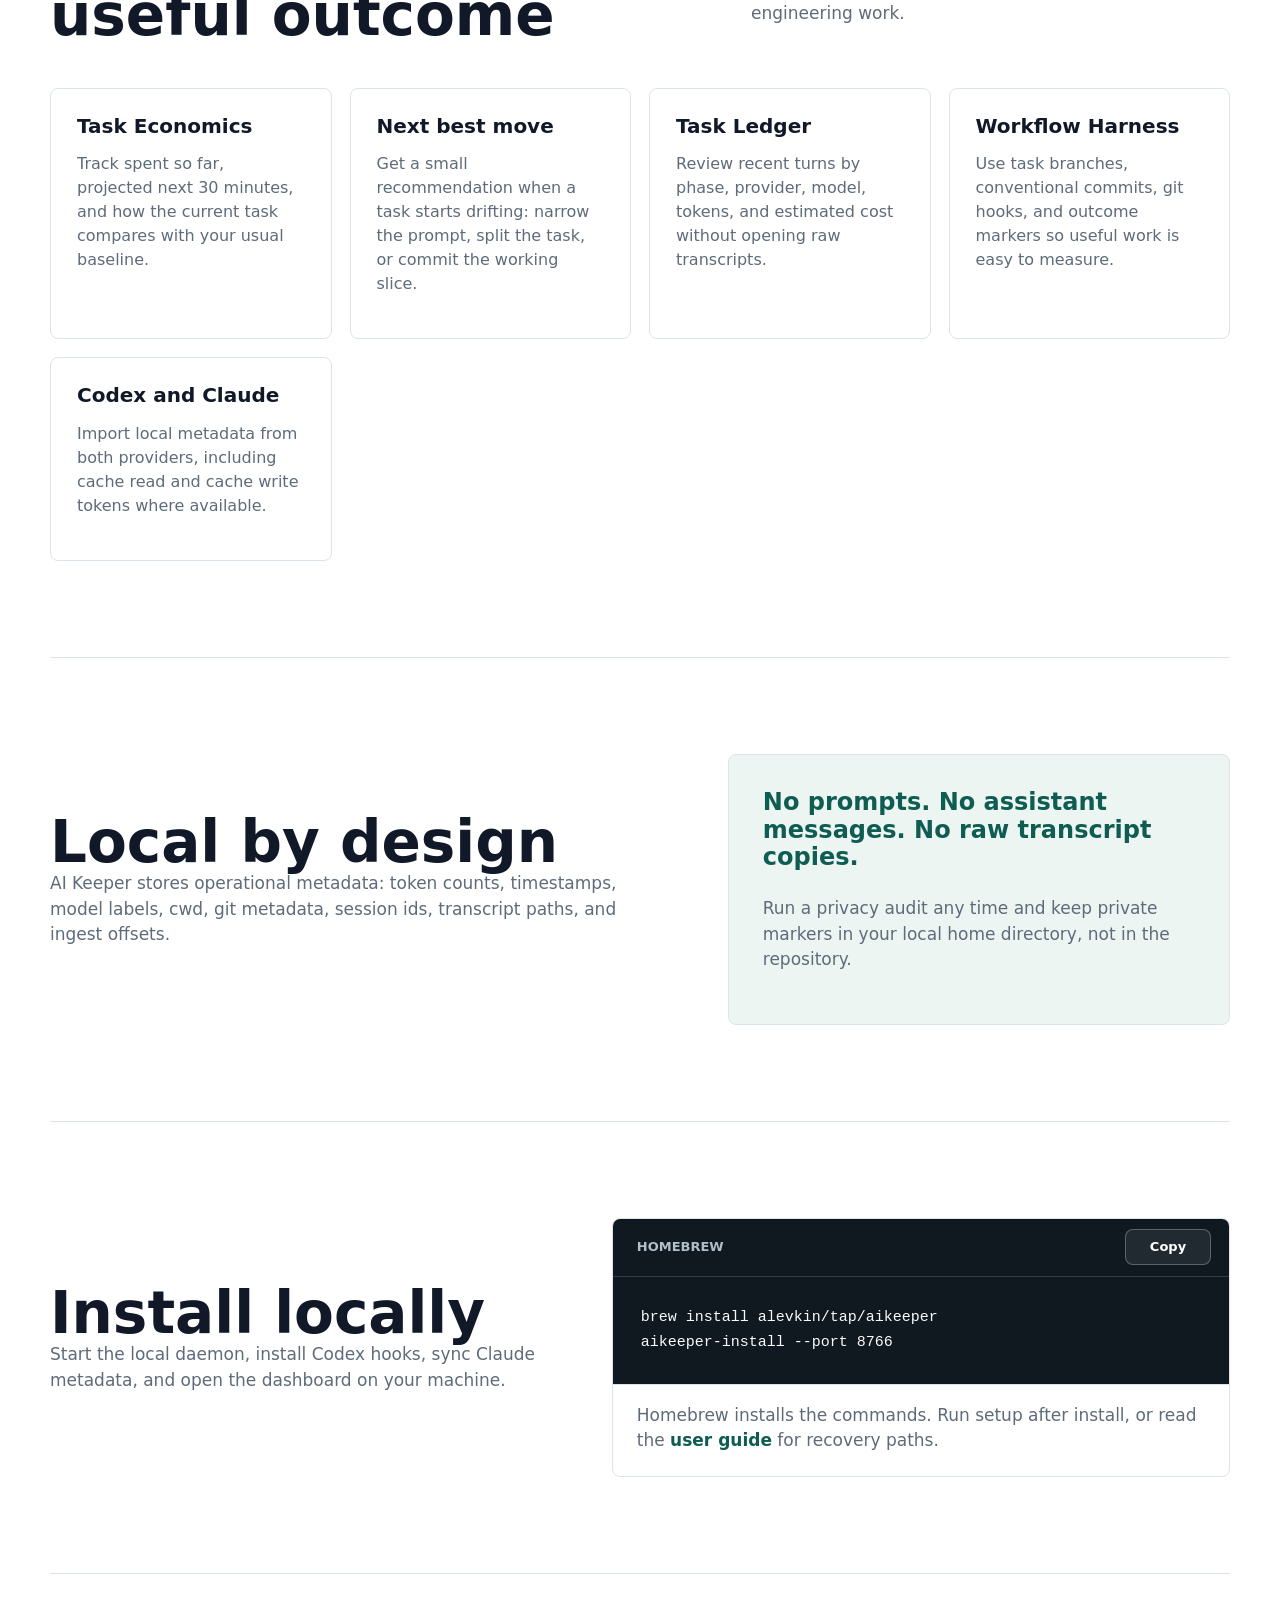
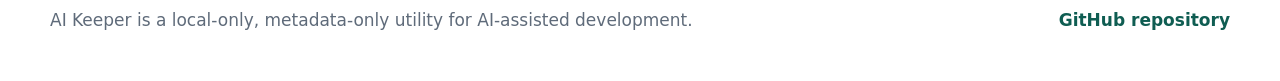
==== commit df002d88: "fix(homebrew): avoid sandboxed postinstall setup" ====
--- a/docs/index.html
+++ b/docs/index.html
@@ -127,7 +127,7 @@
 
       <section id="install" class="section install">
         <div>
-          <h2>Install in one command</h2>
+          <h2>Install locally</h2>
           <p>
             Start the local daemon, install Codex hooks, sync Claude metadata,
             and open the dashboard on your machine.
@@ -139,16 +139,17 @@
             <button
               class="copy-command"
               type="button"
-              data-copy-command="brew install alevkin/tap/aikeeper"
+              data-copy-command="brew install alevkin/tap/aikeeper&#10;aikeeper-install --port 8766"
               aria-label="Copy install command"
             >
               Copy
             </button>
           </div>
-          <pre><code>brew install alevkin/tap/aikeeper</code></pre>
+          <pre><code>brew install alevkin/tap/aikeeper
+aikeeper-install --port 8766</code></pre>
           <p class="install-note">
-            The Homebrew formula runs the local setup after download. Need more
-            control? Read the <a href="user-guide.md">user guide</a>.
+            Homebrew installs the commands. Run setup after install, or read the
+            <a href="user-guide.md">user guide</a> for recovery paths.
           </p>
         </div>
       </section>
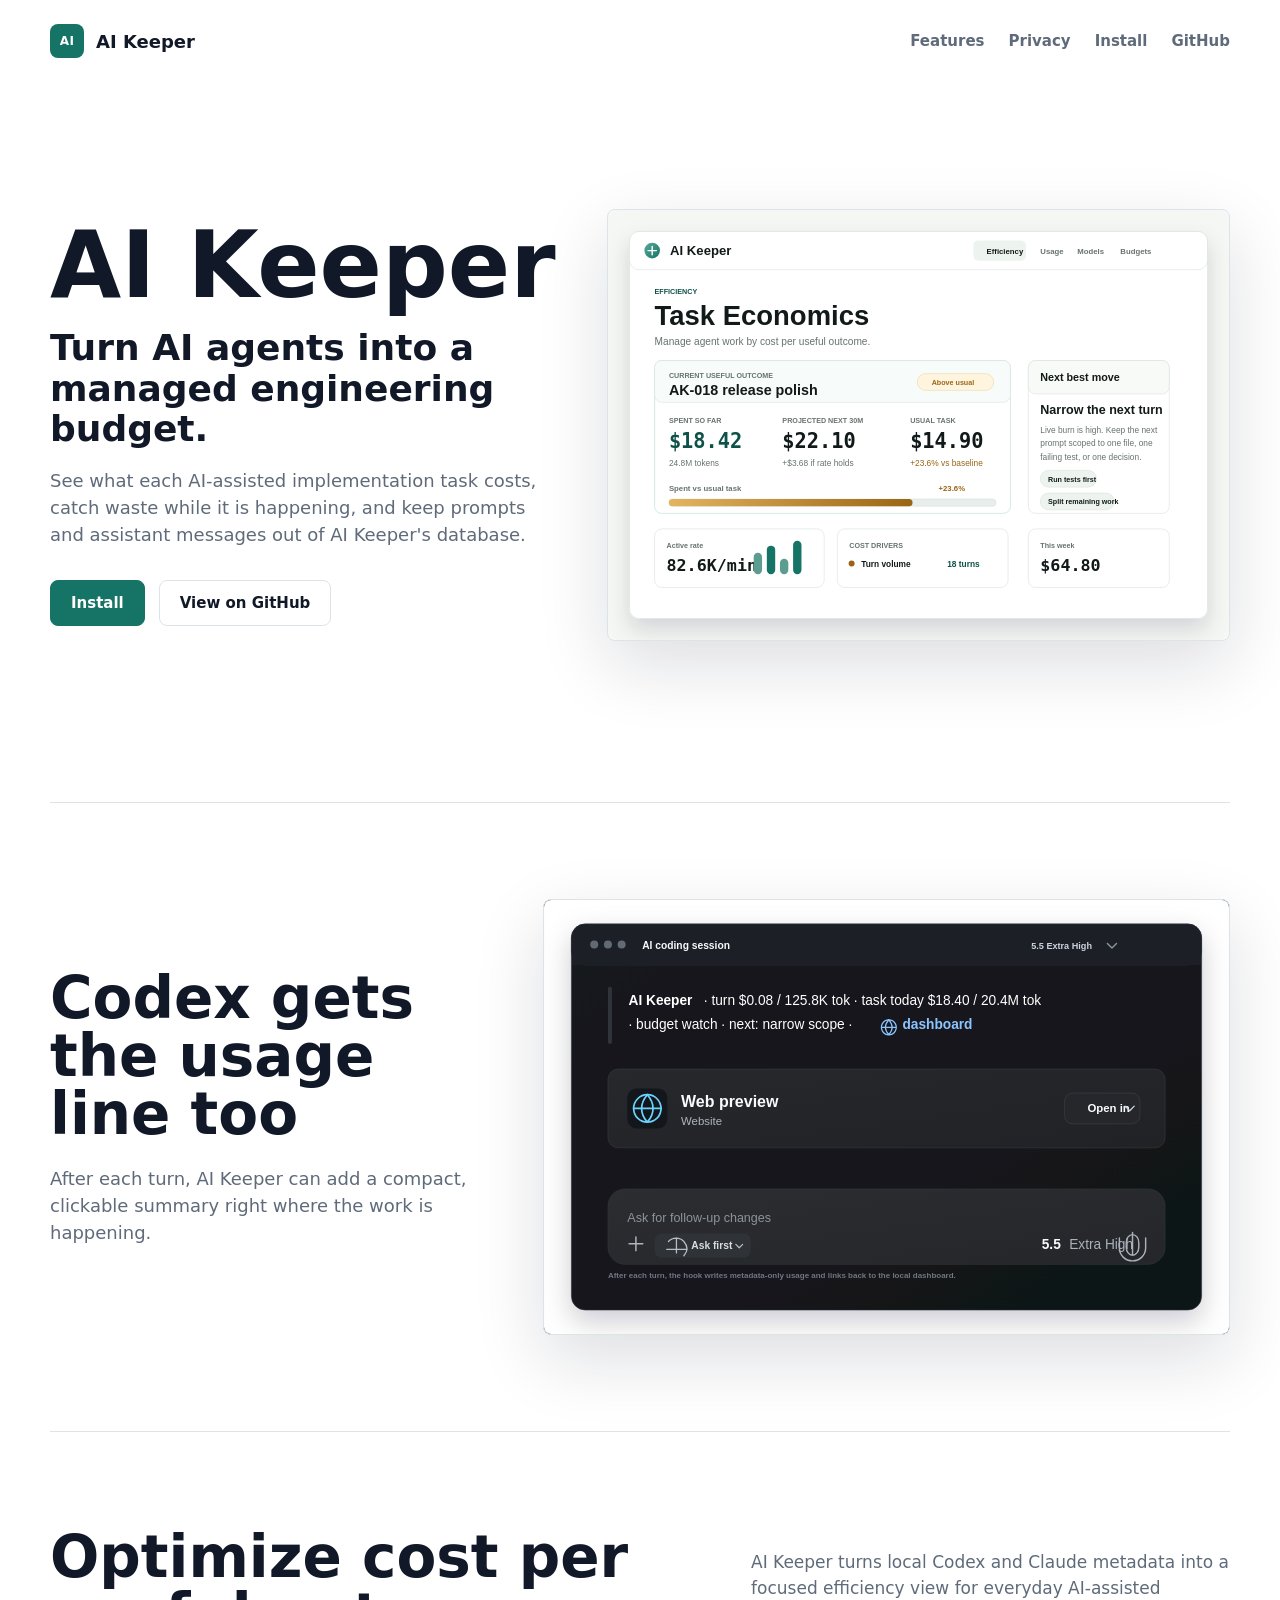
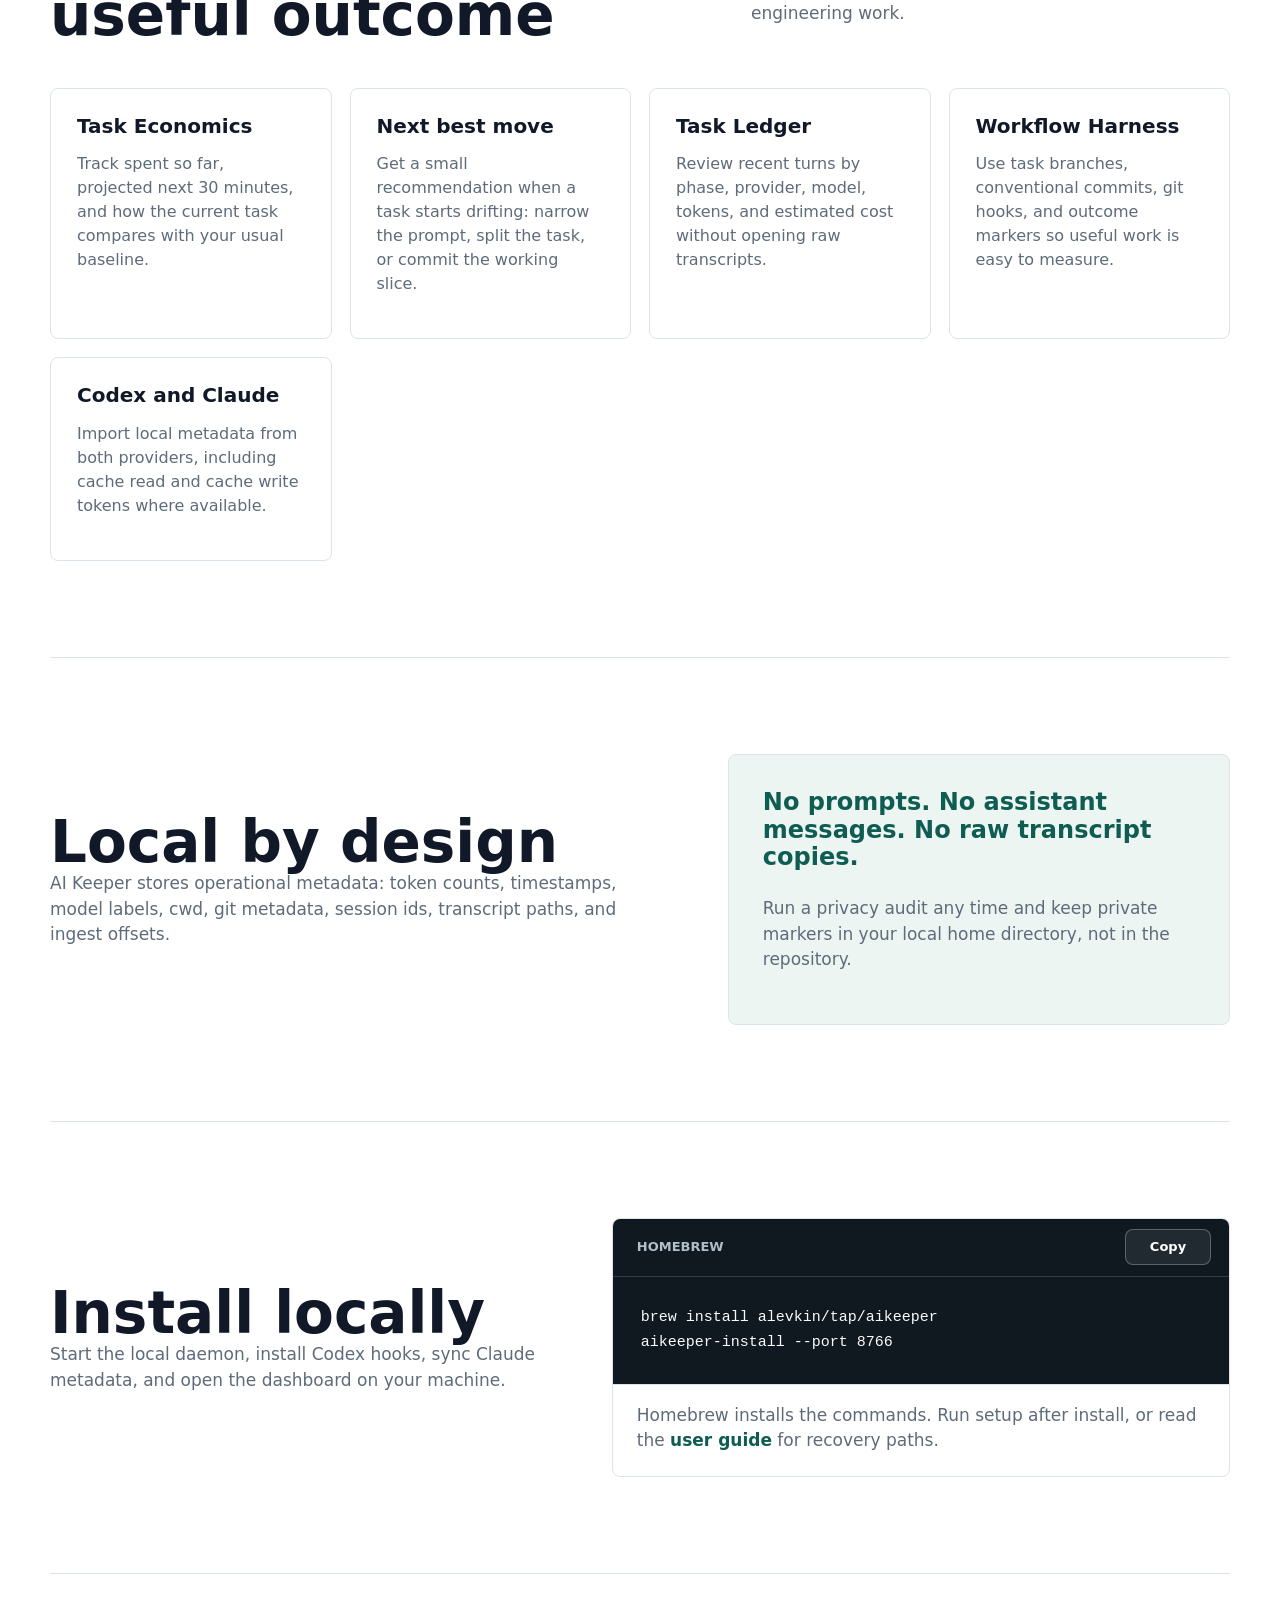
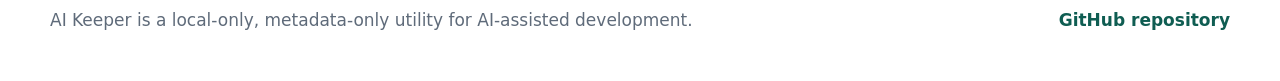
==== commit 70499674: "fix(install): run daemon as aikeeper" ====
--- a/docs/index.html
+++ b/docs/index.html
@@ -18,7 +18,7 @@
       rel="icon"
       href="data:image/svg+xml,%3Csvg xmlns='http://www.w3.org/2000/svg' viewBox='0 0 64 64'%3E%3Crect width='64' height='64' rx='14' fill='%23157465'/%3E%3Ctext x='32' y='39' text-anchor='middle' font-family='Arial,sans-serif' font-size='23' font-weight='700' fill='white'%3EAI%3C/text%3E%3C/svg%3E"
     >
-    <link rel="stylesheet" href="styles.css?v=20260618-task-economics">
+    <link rel="stylesheet" href="styles.css?v=20260618-nowrap-v2">
   </head>
   <body>
     <header class="site-header">
--- a/docs/styles.css
+++ b/docs/styles.css
@@ -90,9 +90,9 @@
 
 .hero {
   display: grid;
-  grid-template-columns: minmax(0, 0.82fr) minmax(520px, 1.18fr);
-  align-items: center;
-  gap: 56px;
+  grid-template-columns: minmax(500px, 0.9fr) minmax(0, 1.1fr);
+  align-items: center;
+  gap: 48px;
   width: min(1180px, calc(100vw - 48px));
   min-height: 720px;
   margin: 0 auto;
@@ -113,15 +113,17 @@
 
 h1 {
   margin-bottom: 20px;
-  font-size: clamp(56px, 8vw, 104px);
+  font-size: 92px;
   line-height: 0.92;
   letter-spacing: 0;
+  max-width: 100%;
+  white-space: nowrap;
 }
 
 .hero-lede {
   margin-bottom: 18px;
   color: var(--ink);
-  font-size: clamp(24px, 3vw, 36px);
+  font-size: 36px;
   line-height: 1.12;
   font-weight: 720;
 }
@@ -227,7 +229,7 @@
 
 h2 {
   margin-bottom: 0;
-  font-size: clamp(34px, 5vw, 58px);
+  font-size: 58px;
   line-height: 1;
   letter-spacing: 0;
 }
@@ -393,6 +395,14 @@
     padding-top: 42px;
   }
 
+  h1 {
+    font-size: 76px;
+  }
+
+  h2 {
+    font-size: 48px;
+  }
+
   .feature-grid {
     grid-template-columns: repeat(2, minmax(0, 1fr));
   }
@@ -490,3 +500,15 @@
     min-width: 82px;
   }
 }
+
+@media (max-width: 420px) {
+  h1 {
+    font-size: 50px;
+  }
+}
+
+@media (max-width: 360px) {
+  h1 {
+    font-size: 44px;
+  }
+}
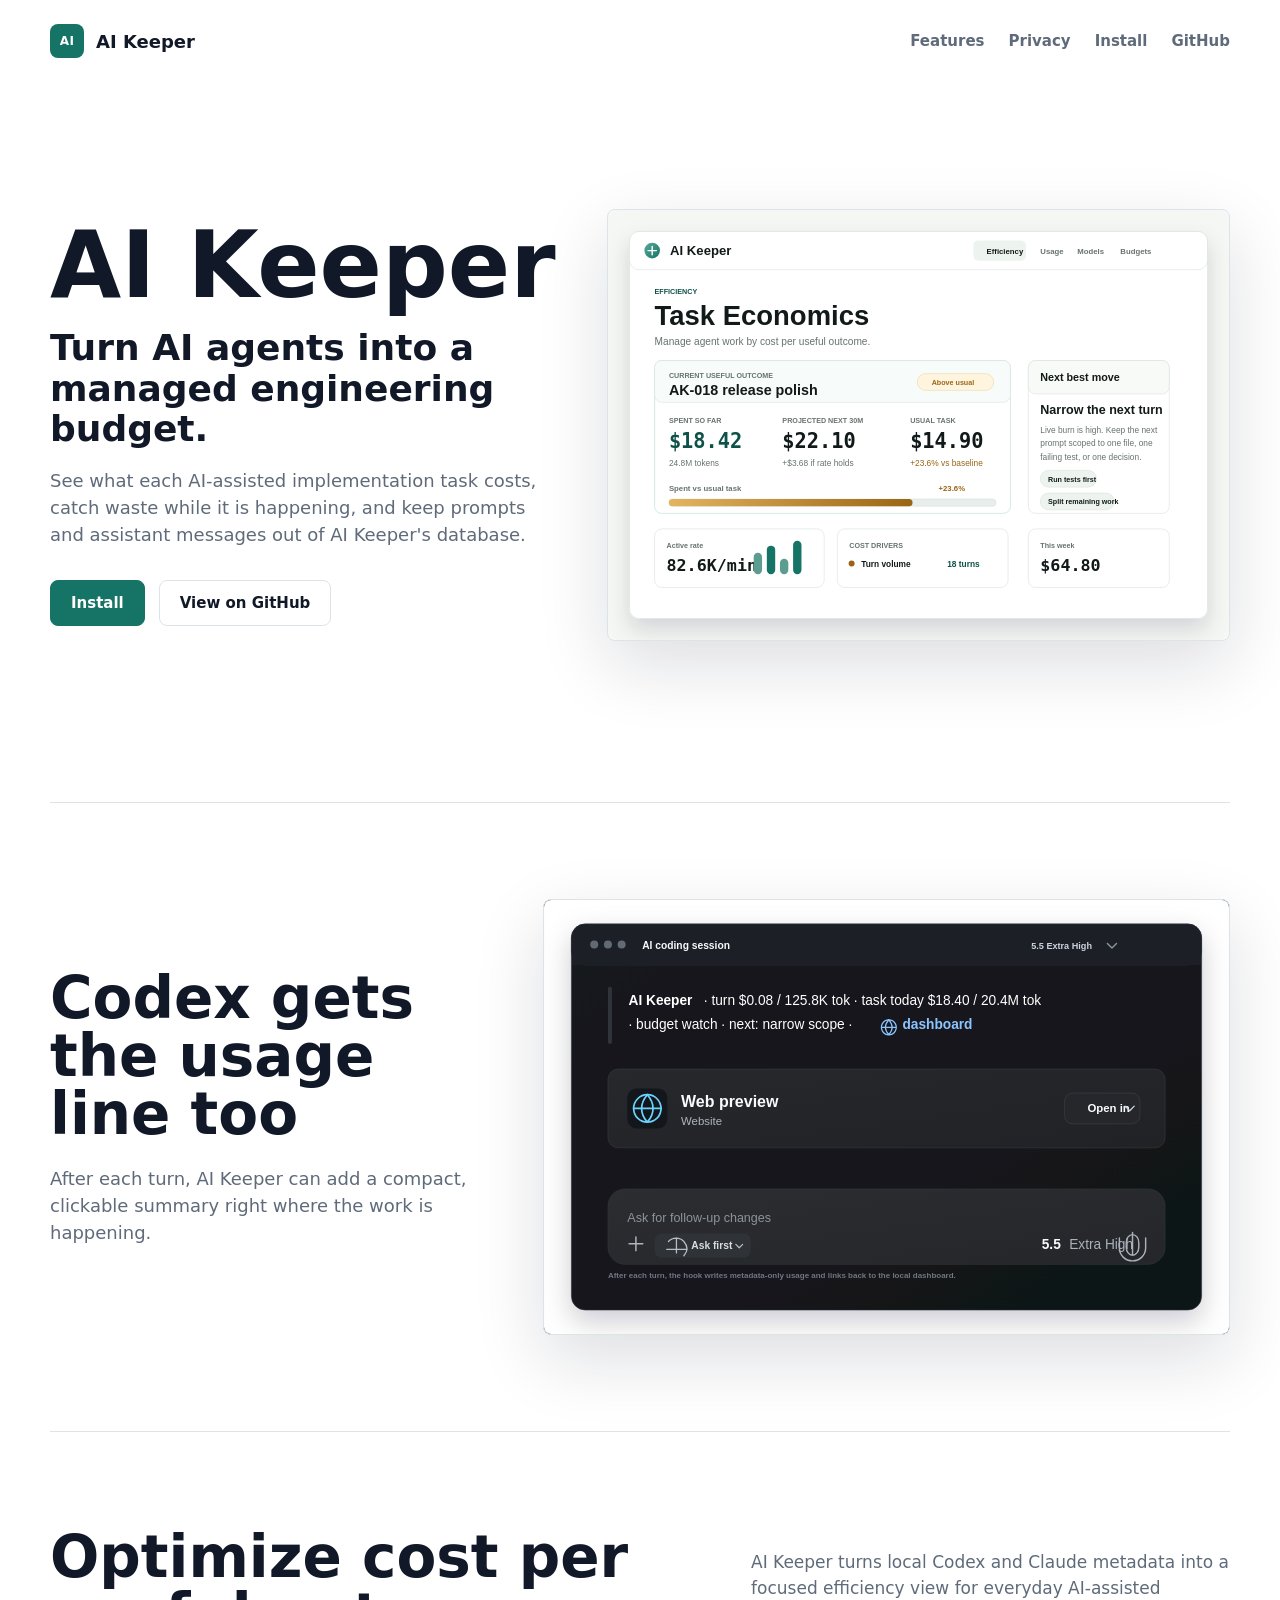
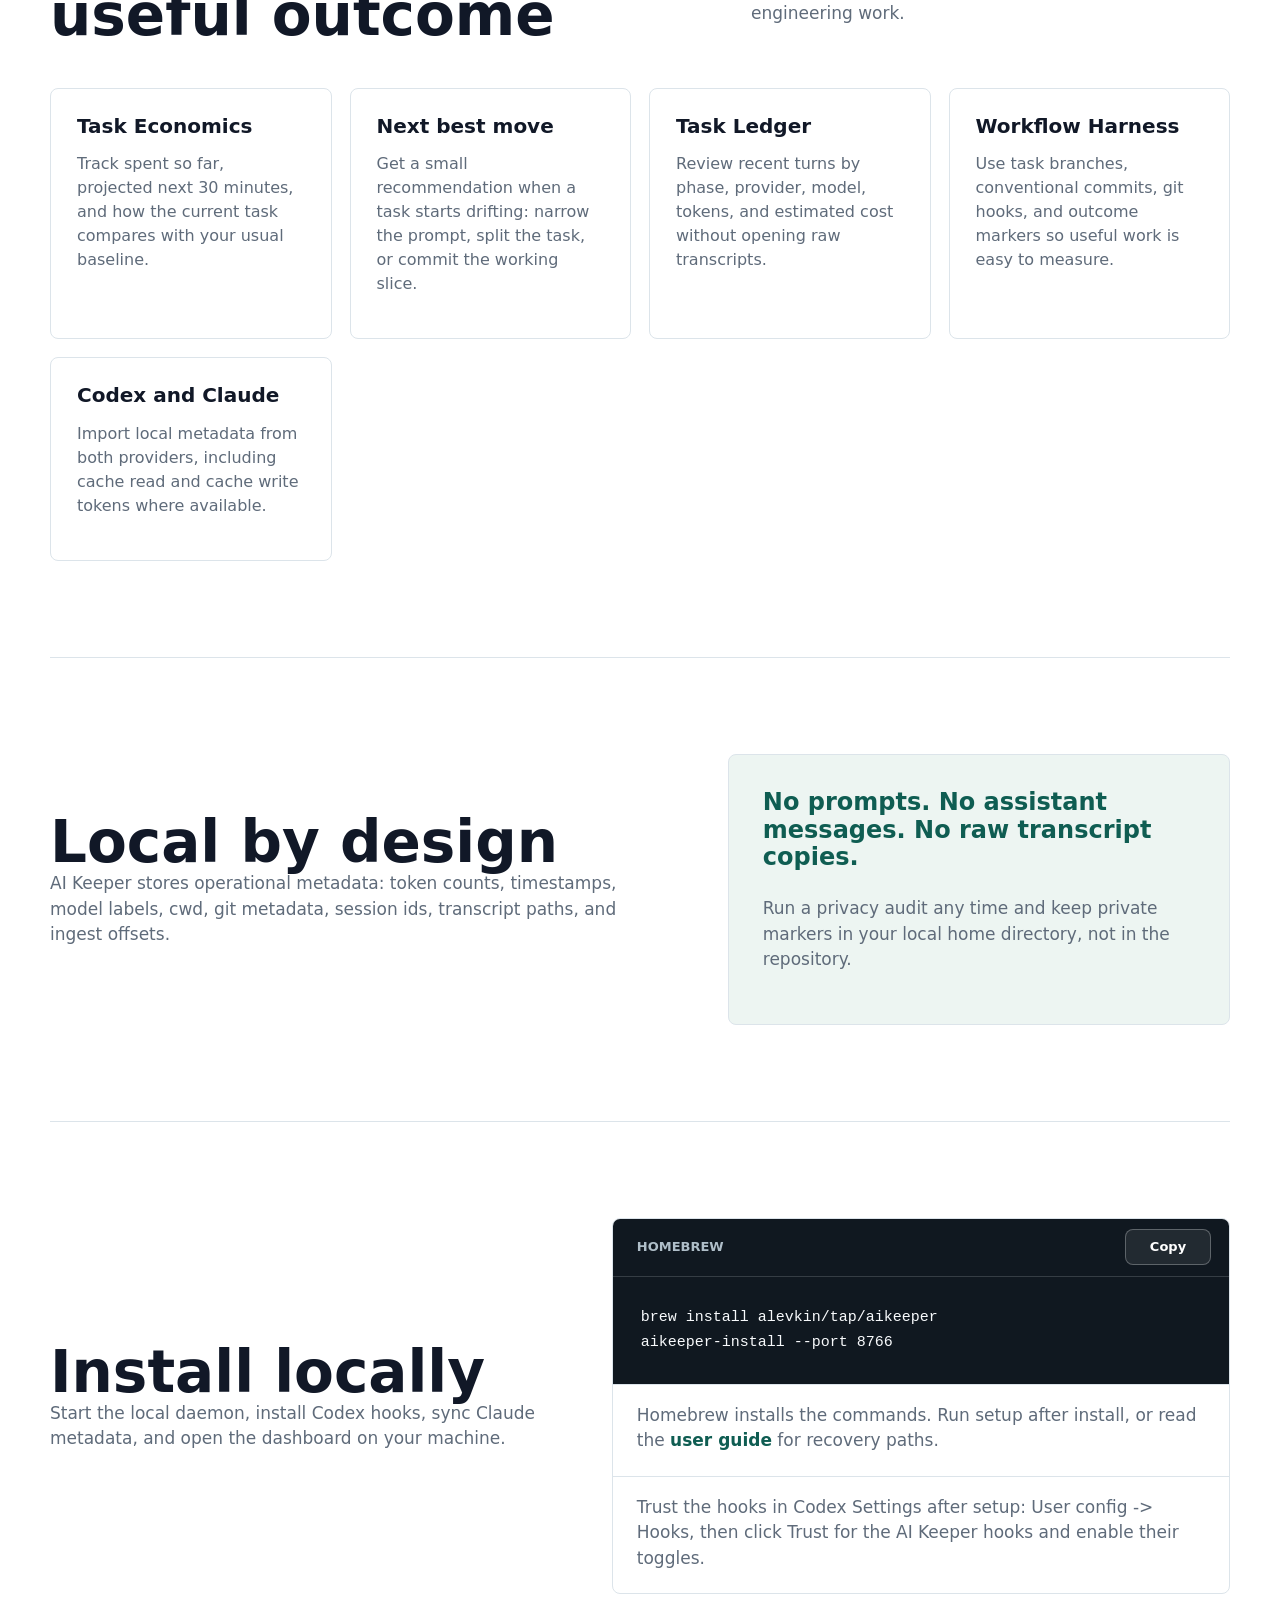
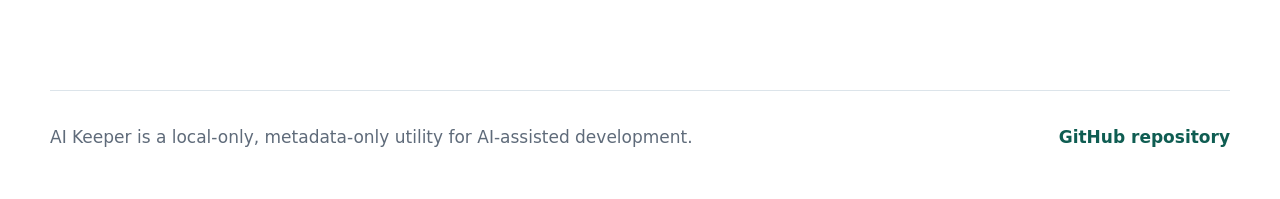
==== commit 82bd46b3: "fix(install): clarify hook trust setup" ====
--- a/docs/index.html
+++ b/docs/index.html
@@ -151,6 +151,10 @@
             Homebrew installs the commands. Run setup after install, or read the
             <a href="user-guide.md">user guide</a> for recovery paths.
           </p>
+          <p class="install-note">
+            Trust the hooks in Codex Settings after setup: User config -> Hooks,
+            then click Trust for the AI Keeper hooks and enable their toggles.
+          </p>
         </div>
       </section>
     </main>
